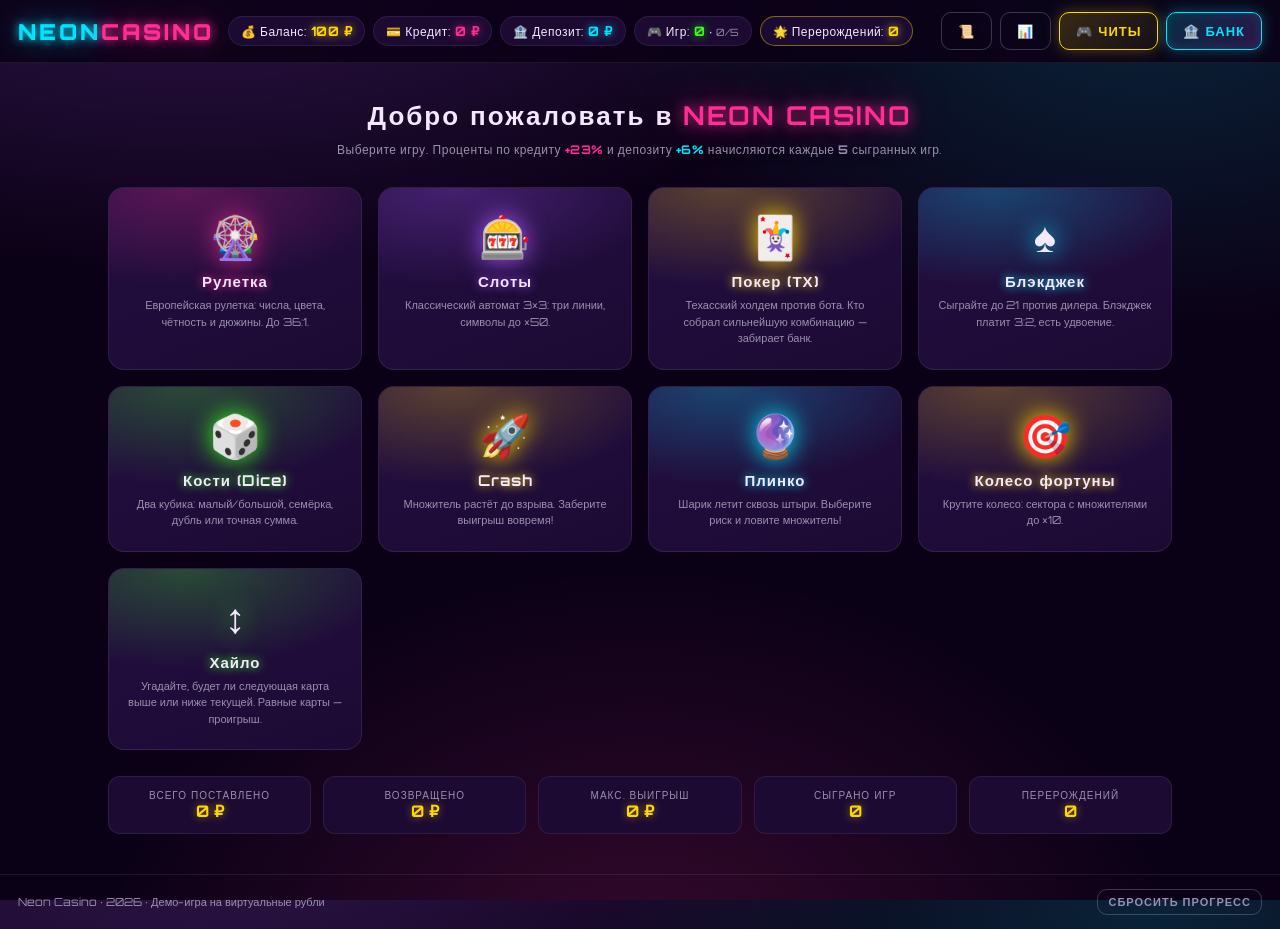
==== casino.html @ 6241aedd "Neon Casino: 9 игр, банк, перерождения, удача" ====
<!DOCTYPE html>
<html lang="ru">
<head>
<meta charset="UTF-8">
<meta name="viewport" content="width=device-width, initial-scale=1.0, viewport-fit=cover, user-scalable=no">
<title>NEON CASINO</title>
<meta name="apple-mobile-web-app-capable" content="yes">
<meta name="mobile-web-app-capable" content="yes">
<meta name="apple-mobile-web-app-status-bar-style" content="black-translucent">
<meta name="apple-mobile-web-app-title" content="NEON CASINO">
<meta name="theme-color" content="#0b0116">
<link rel="icon" href="data:image/svg+xml,%3Csvg xmlns='http://www.w3.org/2000/svg' viewBox='0 0 64 64'%3E%3Ccircle cx='32' cy='32' r='30' fill='%231b1030' stroke='%23ffd700' stroke-width='4'/%3E%3Ctext x='32' y='42' font-size='28' text-anchor='middle' fill='%23ffd700'%3E%E2%82%BD%3C/text%3E%3C/svg%3E">
<link rel="preconnect" href="https://fonts.googleapis.com">
<link rel="preconnect" href="https://fonts.gstatic.com" crossorigin>
<link href="https://fonts.googleapis.com/css2?family=Orbitron:wght@500;700;900&display=swap" rel="stylesheet">
<style>
:root {
  --bg: #0b0116;
  --bg2: #150327;
  --panel: #1c0a33;
  --panel2: #240f42;
  --pink: #ff2d95;
  --cyan: #00e5ff;
  --purple: #a855f7;
  --green: #39ff14;
  --gold: #ffd700;
  --red: #ff3860;
  --text: #f4e8ff;
  --dim: #9a8fae;
  --border: rgba(255, 255, 255, 0.08);
}

* { margin: 0; padding: 0; box-sizing: border-box; }

html { -webkit-text-size-adjust: 100%; }
* { -webkit-tap-highlight-color: transparent; }
body { overflow-x: hidden; }

.btn, .game-card, .rt-cell, .rt-zero, .chip-btn, .risk-btn, .dice-opt, .slot-cell {
  touch-action: manipulation;
  -webkit-user-select: none;
  user-select: none;
}

html, body { height: 100%; }

body {
  font-family: 'Orbitron', 'Segoe UI', Arial, sans-serif;
  background:
    radial-gradient(1200px 600px at 15% -10%, rgba(168, 85, 247, 0.25), transparent 60%),
    radial-gradient(1000px 600px at 90% 0%, rgba(0, 229, 255, 0.15), transparent 55%),
    radial-gradient(900px 700px at 50% 110%, rgba(255, 45, 149, 0.18), transparent 60%),
    var(--bg);
  color: var(--text);
  min-height: 100vh;
  min-height: 100dvh;
  overscroll-behavior-y: none;
  display: flex;
  flex-direction: column;
}

.hidden { display: none !important; }

/* ---------- Topbar ---------- */
.topbar {
  position: sticky;
  top: 0;
  z-index: 50;
  display: flex;
  align-items: center;
  flex-wrap: wrap;
  gap: 14px;
  padding: 12px 18px;
  background: rgba(11, 1, 22, 0.85);
  backdrop-filter: blur(10px);
  -webkit-backdrop-filter: blur(10px);
  border-bottom: 1px solid var(--border);
}

.logo {
  font-weight: 900;
  font-size: 22px;
  letter-spacing: 3px;
  color: var(--cyan);
  text-shadow: 0 0 10px var(--cyan), 0 0 30px rgba(0, 229, 255, 0.6);
  white-space: nowrap;
}
.logo span {
  color: var(--pink);
  text-shadow: 0 0 10px var(--pink), 0 0 30px rgba(255, 45, 149, 0.6);
}

.chips { display: flex; flex-wrap: wrap; gap: 8px; flex: 1; -webkit-overflow-scrolling: touch; }

.chip {
  padding: 6px 12px;
  border-radius: 20px;
  font-size: 12px;
  background: var(--panel);
  border: 1px solid var(--border);
  letter-spacing: 0.5px;
}
.chip b { font-weight: 700; font-size: 13px; }
.chip small { color: var(--dim); }
.chip-balance b { color: var(--gold); text-shadow: 0 0 8px rgba(255, 215, 0, 0.7); }
.chip-credit b { color: var(--pink); text-shadow: 0 0 8px rgba(255, 45, 149, 0.7); }
.chip-deposit b { color: var(--cyan); text-shadow: 0 0 8px rgba(0, 229, 255, 0.7); }
.chip-games b { color: var(--green); text-shadow: 0 0 8px rgba(57, 255, 20, 0.7); }
.chip-rebirth b { color: var(--gold); text-shadow: 0 0 8px rgba(255, 215, 0, 0.8); }
.chip-rebirth { border-color: rgba(255, 215, 0, 0.45); }

.top-actions { display: flex; gap: 8px; }

/* ---------- Buttons ---------- */
.btn {
  font-family: inherit;
  font-size: 13px;
  font-weight: 700;
  letter-spacing: 1px;
  padding: 10px 16px;
  border-radius: 10px;
  cursor: pointer;
  border: 1px solid var(--border);
  background: var(--panel2);
  color: var(--text);
  transition: transform 0.08s, box-shadow 0.15s, background 0.15s;
  text-transform: uppercase;
}
.btn:hover { transform: translateY(-1px); }
.btn:active { transform: translateY(0); }
.btn:disabled { opacity: 0.45; cursor: not-allowed; transform: none; }

.btn.neon {
  background: linear-gradient(135deg, rgba(0, 229, 255, 0.18), rgba(168, 85, 247, 0.22));
  border-color: var(--cyan);
  color: var(--cyan);
  box-shadow: 0 0 14px rgba(0, 229, 255, 0.35), inset 0 0 12px rgba(0, 229, 255, 0.12);
}
.btn.pink {
  background: linear-gradient(135deg, rgba(255, 45, 149, 0.2), rgba(255, 45, 149, 0.08));
  border-color: var(--pink);
  color: var(--pink);
  box-shadow: 0 0 14px rgba(255, 45, 149, 0.3), inset 0 0 12px rgba(255, 45, 149, 0.1);
}
.btn.gold {
  background: linear-gradient(135deg, rgba(255, 215, 0, 0.18), rgba(255, 215, 0, 0.05));
  border-color: var(--gold);
  color: var(--gold);
  box-shadow: 0 0 14px rgba(255, 215, 0, 0.3);
}
.btn.ghost { background: transparent; border-color: rgba(255, 255, 255, 0.2); color: var(--dim); }
.btn.ghost:hover { color: var(--text); border-color: var(--dim); }
.btn.block { display: block; width: 100%; margin-top: 8px; }
.btn.small { padding: 5px 10px; font-size: 11px; }

/* ---------- Main / menu ---------- */
main { flex: 1; padding: 24px 18px 40px; max-width: 1100px; width: 100%; margin: 0 auto; }

.menu-hero { text-align: center; margin: 12px 0 30px; }
.menu-hero h2 { font-size: 26px; letter-spacing: 2px; color: var(--text); }
.menu-hero h2 span {
  color: var(--pink);
  text-shadow: 0 0 14px rgba(255, 45, 149, 0.8), 0 0 40px rgba(255, 45, 149, 0.5);
}
.menu-hero p { margin-top: 10px; color: var(--dim); font-size: 12px; letter-spacing: 0.5px; }
.txt-pink { color: var(--pink); }
.txt-cyan { color: var(--cyan); }

.game-grid {
  display: grid;
  grid-template-columns: repeat(auto-fill, minmax(230px, 1fr));
  gap: 16px;
}

.game-card {
  position: relative;
  background: linear-gradient(160deg, var(--panel2), var(--panel));
  border: 1px solid var(--border);
  border-radius: 16px;
  padding: 22px 18px;
  cursor: pointer;
  overflow: hidden;
  transition: transform 0.12s, box-shadow 0.2s;
}
.game-card::before {
  content: '';
  position: absolute;
  inset: 0;
  background: radial-gradient(300px 140px at 30% 0%, var(--gc), transparent 70%);
  opacity: 0.25;
  transition: opacity 0.2s;
}
.game-card:hover { transform: translateY(-4px); box-shadow: 0 0 24px var(--gc); }
.game-card:hover::before { opacity: 0.5; }

.game-icon {
  font-size: 42px;
  filter: drop-shadow(0 0 12px var(--gc));
  text-align: center;
  margin-bottom: 10px;
}
.game-name {
  text-align: center;
  font-weight: 700;
  font-size: 15px;
  letter-spacing: 1px;
  color: var(--text);
  text-shadow: 0 0 10px var(--gc);
}
.game-desc { text-align: center; color: var(--dim); font-size: 11px; margin-top: 6px; line-height: 1.5; }

.stats {
  margin-top: 26px;
  display: grid;
  grid-template-columns: repeat(auto-fit, minmax(150px, 1fr));
  gap: 12px;
}
.stat {
  background: var(--panel);
  border: 1px solid var(--border);
  border-radius: 12px;
  padding: 12px;
  text-align: center;
}
.stat span { display: block; font-size: 10px; color: var(--dim); letter-spacing: 1px; text-transform: uppercase; }
.stat b { font-size: 16px; color: var(--gold); text-shadow: 0 0 8px rgba(255, 215, 0, 0.5); }

/* ---------- Game view ---------- */
.game-title {
  text-align: center;
  font-size: 22px;
  letter-spacing: 2px;
  margin-bottom: 18px;
  color: var(--cyan);
  text-shadow: 0 0 12px rgba(0, 229, 255, 0.7);
}

.block-banner {
  background: linear-gradient(135deg, rgba(255, 56, 96, 0.25), rgba(255, 45, 149, 0.15));
  border: 1px solid var(--red);
  color: var(--red);
  text-shadow: 0 0 8px rgba(255, 56, 96, 0.6);
  padding: 12px 16px;
  border-radius: 12px;
  margin-bottom: 16px;
  text-align: center;
  font-size: 13px;
}

.game-box {
  background: rgba(28, 10, 51, 0.5);
  border: 1px solid var(--border);
  border-radius: 18px;
  padding: 18px;
  box-shadow: 0 0 40px rgba(168, 85, 247, 0.12), inset 0 0 60px rgba(168, 85, 247, 0.05);
}

/* ---------- Bet bar ---------- */
.betbar {
  display: flex;
  align-items: center;
  flex-wrap: wrap;
  gap: 10px;
  margin-bottom: 14px;
  padding: 12px;
  background: var(--panel);
  border: 1px solid var(--border);
  border-radius: 12px;
}
.betbar .bet-label { font-size: 11px; color: var(--dim); letter-spacing: 1px; }
.bet-input {
  font-family: inherit;
  width: 110px;
  padding: 8px 10px;
  border-radius: 8px;
  border: 1px solid var(--cyan);
  background: var(--bg2);
  color: var(--cyan);
  font-size: 14px;
  font-weight: 700;
  outline: none;
  box-shadow: 0 0 10px rgba(0, 229, 255, 0.2);
}
.betbar .btn-half, .betbar .btn-x2 { padding: 8px 12px; }

.result-line {
  margin-top: 14px;
  text-align: center;
  font-size: 15px;
  font-weight: 700;
  letter-spacing: 1px;
  min-height: 22px;
  color: var(--dim);
}
.result-line.win { color: var(--green); text-shadow: 0 0 10px rgba(57, 255, 20, 0.8); }
.result-line.lose { color: var(--red); text-shadow: 0 0 10px rgba(255, 56, 96, 0.8); }
.result-line.info { color: var(--gold); text-shadow: 0 0 10px rgba(255, 215, 0, 0.7); }

.actions { display: flex; gap: 10px; flex-wrap: wrap; justify-content: center; }

/* ---------- Toasts ---------- */
.toast {
  position: fixed;
  top: 70px;
  right: 18px;
  z-index: 200;
  max-width: 320px;
  padding: 12px 16px;
  border-radius: 12px;
  background: var(--panel2);
  border: 1px solid var(--cyan);
  color: var(--text);
  font-size: 13px;
  box-shadow: 0 0 20px rgba(0, 229, 255, 0.35);
  opacity: 0;
  transform: translateX(30px);
  transition: opacity 0.3s, transform 0.3s;
}
.toast.show { opacity: 1; transform: translateX(0); }
.toast.ok { border-color: var(--green); box-shadow: 0 0 20px rgba(57, 255, 20, 0.4); }
.toast.warn { border-color: var(--red); box-shadow: 0 0 20px rgba(255, 56, 96, 0.4); }
.toast.interest {
  border-color: var(--gold);
  box-shadow: 0 0 26px rgba(255, 215, 0, 0.5);
  color: var(--gold);
  font-weight: 700;
}

/* ---------- Modal ---------- */
.modal-overlay {
  position: fixed;
  inset: 0;
  z-index: 100;
  background: rgba(5, 0, 12, 0.75);
  backdrop-filter: blur(4px);
  -webkit-backdrop-filter: blur(4px);
  display: flex;
  align-items: center;
  justify-content: center;
  padding: 16px;
}
.modal {
  width: 100%;
  max-width: 760px;
  background: linear-gradient(160deg, var(--panel2), var(--panel));
  border: 1px solid var(--purple);
  border-radius: 18px;
  padding: 20px;
  box-shadow: 0 0 40px rgba(168, 85, 247, 0.4);
}
.modal-head { display: flex; justify-content: space-between; align-items: center; margin-bottom: 16px; }
.modal-head h3 { color: var(--purple); text-shadow: 0 0 10px rgba(168, 85, 247, 0.7); letter-spacing: 1px; }

.bank-grid { display: grid; grid-template-columns: 1fr 1fr; gap: 14px; }
@media (max-width: 640px) { .bank-grid { grid-template-columns: 1fr; } }

.bank-panel {
  border: 1px solid var(--border);
  border-radius: 14px;
  padding: 16px;
  background: rgba(11, 1, 22, 0.5);
}
.panel-credit { border-color: rgba(255, 45, 149, 0.4); }
.panel-deposit { border-color: rgba(0, 229, 255, 0.4); }
.bank-panel h4 { font-size: 14px; letter-spacing: 1px; margin-bottom: 12px; }
.panel-credit h4 { color: var(--pink); text-shadow: 0 0 8px rgba(255, 45, 149, 0.6); }
.panel-deposit h4 { color: var(--cyan); text-shadow: 0 0 8px rgba(0, 229, 255, 0.6); }
.rate { font-size: 10px; color: var(--dim); }

.bank-row { display: flex; gap: 8px; margin-top: 10px; }
.bank-row input {
  flex: 1;
  font-family: inherit;
  padding: 9px 10px;
  border-radius: 8px;
  border: 1px solid var(--dim);
  background: var(--bg2);
  color: var(--text);
  font-size: 13px;
  outline: none;
  min-width: 0;
}
.bank-row input:focus { border-color: var(--cyan); box-shadow: 0 0 10px rgba(0, 229, 255, 0.3); }

.bank-info { font-size: 12px; color: var(--dim); margin-top: 10px; }
.bank-info b { color: var(--text); font-size: 14px; }
.panel-credit .bank-info b { color: var(--pink); }
.panel-deposit .bank-info b { color: var(--cyan); }

.bank-note {
  margin-top: 14px;
  font-size: 11px;
  color: var(--dim);
  line-height: 1.5;
  padding: 10px 12px;
  border-left: 3px solid var(--red);
  background: rgba(255, 56, 96, 0.06);
  border-radius: 0 8px 8px 0;
}

.rebirth-panel {
  margin-top: 14px;
  border: 1px solid rgba(255, 215, 0, 0.4);
  border-radius: 14px;
  padding: 16px;
  background: linear-gradient(160deg, rgba(255, 215, 0, 0.08), rgba(11, 1, 22, 0.4));
}
.rebirth-panel h4 { font-size: 14px; letter-spacing: 1px; color: var(--gold); text-shadow: 0 0 8px rgba(255, 215, 0, 0.6); }
.rebirth-panel .bank-info b { color: var(--gold); }
.rebirth-desc { font-size: 11px; color: var(--dim); line-height: 1.55; margin: 8px 0 12px; }

/* ---------- Cheats ---------- */
.modal-cheat { border-color: var(--gold); box-shadow: 0 0 40px rgba(255, 215, 0, 0.35); }
.modal-cheat .modal-head h3 { color: var(--gold); text-shadow: 0 0 10px rgba(255, 215, 0, 0.7); }
.cheat-row { display: flex; gap: 8px; margin-top: 10px; flex-wrap: wrap; }
.cheat-row input {
  flex: 1;
  min-width: 140px;
  font-family: inherit;
  padding: 9px 10px;
  border-radius: 8px;
  border: 1px solid var(--gold);
  background: var(--bg2);
  color: var(--text);
  font-size: 13px;
  outline: none;
}
.cheat-row input:focus { box-shadow: 0 0 10px rgba(255, 215, 0, 0.4); }

/* ---------- Autoplay ---------- */
.autoplay { display: flex; align-items: center; gap: 8px; }
.ap-label { font-size: 10px; color: var(--dim); letter-spacing: 2px; }
.ap-input {
  font-family: inherit;
  width: 64px;
  padding: 8px 8px;
  border-radius: 8px;
  border: 1px solid var(--purple);
  background: var(--bg2);
  color: var(--purple);
  font-weight: 700;
  text-align: center;
  outline: none;
}
.ap-toggle { border-color: var(--purple); color: var(--purple); }
.ap-toggle.ap-active { background: var(--pink); color: #fff; border-color: var(--pink); box-shadow: 0 0 14px rgba(255, 45, 149, 0.7); }

/* ---------- History / Stats modals ---------- */
.modal-wide { max-width: 640px; }
.log-list { max-height: 380px; overflow-y: auto; padding-right: 4px; -webkit-overflow-scrolling: touch; }
.log-empty { color: var(--dim); font-size: 13px; text-align: center; padding: 20px 0; }
.log-row {
  display: flex;
  gap: 10px;
  padding: 8px 10px;
  border-radius: 8px;
  border-left: 3px solid var(--dim);
  background: rgba(11, 1, 22, 0.5);
  margin-bottom: 6px;
  font-size: 12px;
  font-family: 'Segoe UI', Arial, sans-serif;
}
.log-time { color: var(--dim); white-space: nowrap; font-family: 'Orbitron', monospace; font-size: 11px; padding-top: 1px; }
.log-text { color: var(--text); line-height: 1.45; }
.log-bank { border-color: var(--cyan); }
.log-interest { border-color: var(--gold); }
.log-cheat { border-color: var(--purple); }
.log-game { border-color: var(--green); }

.stats-scroll { overflow-x: auto; -webkit-overflow-scrolling: touch; }
.stats-table { width: 100%; border-collapse: collapse; font-size: 12px; }
.stats-table th {
  color: var(--dim);
  text-transform: uppercase;
  letter-spacing: 1px;
  font-size: 10px;
  padding: 8px 10px;
  text-align: left;
  border-bottom: 1px solid var(--border);
}
.stats-table td {
  padding: 8px 10px;
  border-bottom: 1px solid var(--border);
  color: var(--text);
  font-family: 'Segoe UI', Arial, sans-serif;
}
.stats-table tr:hover td { background: rgba(168, 85, 247, 0.08); }
.stats-table td:first-child { color: var(--cyan); font-family: 'Orbitron', sans-serif; font-size: 11px; }

/* ---------- Slot paytable ---------- */
.slot-paytable {
  max-width: 340px;
  margin: 14px auto 0;
  background: var(--panel);
  border: 1px solid var(--border);
  border-radius: 12px;
  padding: 12px 14px;
}
.pt-title { font-size: 11px; letter-spacing: 2px; color: var(--pink); text-shadow: 0 0 8px rgba(255, 45, 149, 0.5); margin-bottom: 8px; text-align: center; }
.pt-row {
  display: flex;
  align-items: center;
  gap: 8px;
  padding: 4px 0;
  font-size: 12px;
  color: var(--text);
  font-family: 'Segoe UI', Arial, sans-serif;
  border-bottom: 1px dashed rgba(255, 255, 255, 0.06);
}
.pt-sym { font-size: 20px; width: 26px; text-align: center; }
.pt-combo { flex: 1; color: var(--dim); }
.pt-pay { color: var(--gold); font-weight: 700; }
.pt-note { margin-top: 8px; font-size: 10px; color: var(--dim); line-height: 1.5; font-family: 'Segoe UI', Arial, sans-serif; }

/* ---------- Hi-Lo ---------- */
.hilo-screen { text-align: center; }
.hilo-table {
  background: radial-gradient(600px 260px at 50% 50%, rgba(57, 255, 20, 0.08), transparent), #0d1b2d;
  border: 2px solid rgba(57, 255, 20, 0.35);
  border-radius: 20px;
  padding: 22px;
  margin: 10px 0 16px;
  box-shadow: 0 0 30px rgba(57, 255, 20, 0.12);
}
.hilo-current-label { font-size: 11px; letter-spacing: 2px; color: var(--green); text-transform: uppercase; margin-bottom: 10px; }
.hilo-card { display: inline-block; }
.hilo-pays { display: flex; justify-content: center; gap: 14px; margin-top: 14px; }
.hilo-pay {
  flex: 0 1 170px;
  padding: 8px 12px;
  border-radius: 10px;
  background: rgba(11, 1, 22, 0.5);
  border: 1px solid var(--border);
}
.hilo-pay.up { border-color: rgba(57, 255, 20, 0.4); }
.hilo-pay.down { border-color: rgba(255, 45, 149, 0.4); }
.hilo-pay .hp-dir { font-size: 11px; letter-spacing: 1px; }
.hilo-pay.up .hp-dir { color: var(--green); }
.hilo-pay.down .hp-dir { color: var(--pink); }
.hilo-pay .hp-val { font-size: 18px; font-weight: 900; margin-top: 4px; }
.hilo-pay.up .hp-val { color: var(--green); text-shadow: 0 0 10px rgba(57, 255, 20, 0.7); }
.hilo-pay.down .hp-val { color: var(--pink); text-shadow: 0 0 10px rgba(255, 45, 149, 0.7); }
.hilo-next { display: flex; align-items: center; justify-content: center; gap: 10px; margin: 10px 0; }
.hilo-next-label { color: var(--dim); font-size: 11px; letter-spacing: 2px; }
.hilo-actions { display: flex; gap: 10px; justify-content: center; margin-top: 8px; }

/* ---------- Playing cards ---------- */
.pcard {
  display: inline-flex;
  flex-direction: column;
  align-items: center;
  justify-content: center;
  width: 56px;
  height: 78px;
  border-radius: 8px;
  background: linear-gradient(160deg, #fff, #e8e2f5);
  color: #1b1030;
  font-size: 13px;
  font-weight: 700;
  margin: 0 4px;
  box-shadow: 0 0 12px rgba(255, 255, 255, 0.25), inset 0 0 8px rgba(0, 0, 0, 0.06);
  position: relative;
}
.pcard.red { color: #e11d48; }
.pcard .prank { font-size: 15px; }
.pcard .psuit { font-size: 20px; line-height: 1; }
.pcard.back {
  background: repeating-linear-gradient(45deg, var(--purple), var(--purple) 6px, #7a2fd0 6px, #7a2fd0 12px);
  box-shadow: 0 0 12px rgba(168, 85, 247, 0.6);
}
.pcard.small { width: 42px; height: 60px; font-size: 11px; }
.pcard.small .prank { font-size: 12px; }
.pcard.small .psuit { font-size: 15px; }

.card-row { display: flex; flex-wrap: wrap; justify-content: center; gap: 4px; margin-top: 6px; }

/* ---------- Roulette ---------- */
.roulette-wrap { display: flex; flex-wrap: wrap; gap: 16px; justify-content: center; align-items: flex-start; }

.roulette-table { user-select: none; width: 100%; max-width: 580px; }
.rt-zero {
  width: 46px;
  height: 46px;
  background: var(--green);
  color: #002200;
  font-weight: 900;
  display: flex;
  align-items: center;
  justify-content: center;
  border-radius: 8px;
  margin: 0 auto 4px;
  box-shadow: 0 0 14px rgba(57, 255, 20, 0.6);
  cursor: pointer;
  position: relative;
  font-size: 16px;
}
.rt-grid { display: grid; grid-template-columns: repeat(12, 1fr); gap: 3px; width: 100%; }
.rt-grid .rt-cell {
  width: 100%;
  aspect-ratio: 1;
  border-radius: 8px;
  display: flex;
  align-items: center;
  justify-content: center;
  font-weight: 700;
  cursor: pointer;
  position: relative;
  font-size: 13px;
}
.rt-cell.red { background: linear-gradient(160deg, #d81b45, #a3112f); color: #fff; box-shadow: 0 0 10px rgba(216, 27, 69, 0.4); }
.rt-cell.black { background: linear-gradient(160deg, #241a3d, #140c26); color: #fff; border: 1px solid rgba(255,255,255,0.15); }
.rt-cell:hover { filter: brightness(1.25); }

.rt-outside {
  display: grid;
  grid-template-columns: repeat(6, 1fr);
  gap: 4px;
  margin-top: 4px;
}
.rt-cell { position: relative; }
.rt-outside .rt-cell { height: 40px; font-size: 11px; letter-spacing: 1px; }
.rt-outside .rt-cell.red { background: linear-gradient(160deg, #d81b45, #a3112f); }
.rt-outside .rt-cell.black { background: linear-gradient(160deg, #241a3d, #140c26); border: 1px solid rgba(255,255,255,0.15); }
.rt-outside .rt-cell.even { background: linear-gradient(160deg, #1d4ed8, #14339a); color: #fff; }
.rt-outside .rt-cell.odd { background: linear-gradient(160deg, #14532d, #0c3a1d); color: #fff; }

.rt-betchip {
  position: absolute;
  inset: 2px;
  border-radius: 50%;
  background: radial-gradient(circle, var(--gold) 0%, #b8860b 60%, #8b6508 100%);
  color: #1b1030;
  font-size: 10px;
  font-weight: 900;
  display: flex;
  align-items: center;
  justify-content: center;
  box-shadow: 0 0 12px rgba(255, 215, 0, 0.9), inset 0 0 6px rgba(0, 0, 0, 0.4);
  pointer-events: none;
  z-index: 2;
}

.roulette-side { display: flex; flex-direction: column; align-items: center; gap: 12px; }
.roulette-wheel {
  width: 300px;
  height: 300px;
  border-radius: 50%;
  border: 6px solid var(--gold);
  box-shadow: 0 0 30px rgba(255, 215, 0, 0.4), inset 0 0 30px rgba(255, 215, 0, 0.2);
  background: #1b1030;
  display: block;
}

.roulette-side .result-line { font-size: 18px; }

.roulette-chips { display: flex; gap: 6px; flex-wrap: wrap; justify-content: center; margin-bottom: 10px; }
.chip-btn {
  width: 40px;
  height: 40px;
  border-radius: 50%;
  border: 2px solid var(--gold);
  background: radial-gradient(circle, #ffe08a, #b8860b);
  color: #1b1030;
  font-weight: 900;
  font-family: inherit;
  cursor: pointer;
  box-shadow: 0 0 8px rgba(255, 215, 0, 0.4);
}
.chip-btn.active { box-shadow: 0 0 16px rgba(255, 215, 0, 0.95), 0 0 0 3px #fff; transform: scale(1.1); }
.chip-btn.dim { opacity: 0.4; }
.chip-remove {
  background: radial-gradient(circle, #ffffff, #9a8fae);
  border-color: #fff;
  font-size: 22px;
  line-height: 1;
}

/* ---------- Slots ---------- */
.slot-grid {
  display: grid;
  grid-template-columns: repeat(3, 88px);
  grid-template-rows: repeat(3, 88px);
  gap: 8px;
  justify-content: center;
  margin: 10px auto 16px;
  padding: 12px;
  background: linear-gradient(160deg, #2a1145, #170a2c);
  border-radius: 16px;
  border: 2px solid var(--pink);
  box-shadow: 0 0 26px rgba(255, 45, 149, 0.35), inset 0 0 20px rgba(255, 45, 149, 0.15);
}
.slot-cell {
  display: flex;
  align-items: center;
  justify-content: center;
  font-size: 44px;
  background: var(--bg2);
  border-radius: 10px;
  border: 1px solid rgba(255, 255, 255, 0.1);
  box-shadow: inset 0 0 14px rgba(0, 0, 0, 0.5);
}
.slot-cell.spin { color: var(--cyan); text-shadow: 0 0 16px rgba(0, 229, 255, 0.9); }

/* ---------- Blackjack / Poker ---------- */
.bj-table, .poker-table {
  background:
    radial-gradient(600px 200px at 50% 0%, rgba(0, 229, 255, 0.12), transparent),
    radial-gradient(600px 260px at 50% 100%, rgba(168, 85, 247, 0.15), transparent),
    #0d2b1f;
  border: 2px solid rgba(57, 255, 20, 0.35);
  border-radius: 20px;
  padding: 20px 16px;
  box-shadow: 0 0 30px rgba(57, 255, 20, 0.12);
}
.bj-row { margin: 14px 0; text-align: center; }
.bj-label, .plabel {
  font-size: 11px;
  letter-spacing: 2px;
  text-transform: uppercase;
  color: var(--green);
  text-shadow: 0 0 8px rgba(57, 255, 20, 0.5);
  margin-bottom: 6px;
}
.bj-total { color: var(--gold); font-size: 14px; font-weight: 700; margin-top: 6px; text-shadow: 0 0 8px rgba(255, 215, 0, 0.5); }
.bj-total.bust { color: var(--red); text-shadow: 0 0 8px rgba(255, 56, 96, 0.8); }

.poker-table { background: radial-gradient(600px 300px at 50% 50%, rgba(0, 229, 255, 0.08), transparent), #0d1b2d; }
.poker-community { min-height: 86px; display: flex; align-items: center; justify-content: center; margin-bottom: 10px; }
.poker-community .pcard { width: 48px; height: 68px; }
.poker-bot, .poker-player { text-align: center; margin: 12px 0; }
.poker-info { text-align: center; color: var(--dim); font-size: 12px; margin: 8px 0; }
.poker-info b { color: var(--gold); }

/* ---------- Dice ---------- */
.dice-screen { text-align: center; }
.dice-dice { display: flex; justify-content: center; gap: 18px; margin: 14px 0; }
.die {
  width: 84px;
  height: 84px;
  background: linear-gradient(160deg, #fff, #e4dcf7);
  border-radius: 14px;
  display: grid;
  grid-template-columns: repeat(3, 1fr);
  grid-template-rows: repeat(3, 1fr);
  padding: 10px;
  box-shadow: 0 0 20px rgba(255, 255, 255, 0.3);
  transition: transform 0.1s;
}
.die .pip { margin: 4px; border-radius: 50%; background: #1b1030; }
.die .pip.show { visibility: visible; }
.die .pip { visibility: hidden; }
.die.rolling { animation: diceShake 0.12s infinite; }
@keyframes diceShake {
  0% { transform: translate(0,0) rotate(0deg); }
  25% { transform: translate(-3px,2px) rotate(-8deg); }
  50% { transform: translate(3px,-2px) rotate(8deg); }
  75% { transform: translate(-2px,-3px) rotate(-5deg); }
  100% { transform: translate(2px,3px) rotate(5deg); }
}
.dice-options { display: grid; grid-template-columns: repeat(auto-fit, minmax(150px, 1fr)); gap: 10px; margin: 14px 0; }
.dice-opt {
  background: var(--panel);
  border: 1px solid var(--border);
  border-radius: 12px;
  padding: 12px;
  text-align: center;
}
.dice-opt .do-name { font-size: 13px; font-weight: 700; color: var(--cyan); }
.dice-opt .do-pay { font-size: 11px; color: var(--dim); margin: 4px 0 8px; }
.dice-opt .do-pay b { color: var(--gold); }
.dice-opt .do-bet { font-family: inherit; width: 90px; padding: 7px; border-radius: 8px; border: 1px solid var(--cyan); background: var(--bg2); color: var(--cyan); font-weight: 700; text-align: center; }

/* ---------- Crash ---------- */
.crash-screen { text-align: center; }
.crash-display { font-size: 64px; font-weight: 900; margin: 16px 0; }
.crash-display.play { color: var(--green); text-shadow: 0 0 24px rgba(57, 255, 20, 0.8); }
.crash-display.crash { color: var(--red); text-shadow: 0 0 24px rgba(255, 56, 96, 0.9); animation: crashGlow 0.5s infinite alternate; }
.crash-display.cashout { color: var(--gold); text-shadow: 0 0 24px rgba(255, 215, 0, 0.9); }
@keyframes crashGlow { from { transform: scale(1); } to { transform: scale(1.03); } }
.crash-bar {
  height: 14px;
  border-radius: 8px;
  background: var(--panel);
  border: 1px solid var(--border);
  overflow: hidden;
  margin: 10px auto 16px;
  max-width: 460px;
}
.crash-bar .fill { height: 100%; width: 0%; background: linear-gradient(90deg, var(--green), var(--gold)); box-shadow: 0 0 14px rgba(57, 255, 20, 0.7); transition: width 0.04s linear; }

/* ---------- Plinko ---------- */
.plinko-wrap { text-align: center; }
.plinko-canvas { background: radial-gradient(500px 300px at 50% 0%, rgba(168, 85, 247, 0.15), transparent), var(--bg2); border: 1px solid var(--purple); border-radius: 14px; box-shadow: 0 0 26px rgba(168, 85, 247, 0.25); max-width: 100%; height: auto; }
.risk-select { display: flex; gap: 8px; justify-content: center; margin: 12px 0; }
.risk-btn { padding: 8px 16px; }
.risk-btn.active { background: var(--purple); color: #fff; box-shadow: 0 0 14px rgba(168, 85, 247, 0.7); }

/* ---------- Wheel ---------- */
.wheel-wrap { text-align: center; }
.wheel-canvas { margin: 0 auto; max-width: 100%; height: auto; }

/* ---------- Footer ---------- */
.foot {
  display: flex;
  justify-content: space-between;
  align-items: center;
  flex-wrap: wrap;
  gap: 10px;
  padding: 14px 18px;
  padding-bottom: calc(14px + env(safe-area-inset-bottom, 0px));
  border-top: 1px solid var(--border);
  color: var(--dim);
  font-size: 11px;
}

/* ---------- Responsive ---------- */
@media (max-width: 640px) {
  main { padding: 14px 10px 28px; }
  .game-box { padding: 10px; border-radius: 14px; }
  .game-title { font-size: 18px; }

  .topbar { padding: 8px 10px; padding-top: calc(8px + env(safe-area-inset-top, 0px)); gap: 8px; }
  .logo { font-size: 17px; letter-spacing: 2px; }
  .chips { order: 3; flex-basis: 100%; flex-wrap: nowrap; overflow-x: auto; padding-bottom: 4px; }
  .chip { flex: 0 0 auto; font-size: 11px; padding: 5px 10px; }
  .top-actions { margin-left: auto; }

  .menu-hero h2 { font-size: 19px; letter-spacing: 1px; }
  .menu-hero p { font-size: 11px; }
  .game-grid { grid-template-columns: repeat(2, 1fr); gap: 10px; }
  .game-card { padding: 14px 10px; }
  .game-icon { font-size: 34px; }
  .game-name { font-size: 12px; }
  .game-desc { font-size: 10px; }

  .rt-zero { width: 40px; height: 40px; }
  .crash-display { font-size: 44px; }

  .bj-table, .poker-table { padding: 12px 8px; }
  .pcard { width: 46px; height: 64px; font-size: 11px; }
  .pcard .prank { font-size: 12px; }
  .pcard .psuit { font-size: 15px; }
  .pcard.small { width: 38px; height: 54px; font-size: 10px; }
  .pcard.small .prank { font-size: 11px; }
  .pcard.small .psuit { font-size: 13px; }
  .poker-community .pcard { width: 40px; height: 58px; }

  .roulette-side { width: 100%; }
  .roulette-wheel { width: min(100%, 300px); height: auto; }
}

@media (max-width: 480px) {
  .btn { padding: 9px 12px; font-size: 11px; }
  .bet-input, .modal input, .modal select, .autoplay input { font-size: 16px; }
  .bet-input { width: 88px; }
  .slot-grid { grid-template-columns: repeat(3, 66px); grid-template-rows: repeat(3, 66px); gap: 6px; padding: 8px; }
  .slot-cell { font-size: 34px; }
  .dice-dice { gap: 12px; }
  .die { width: 68px; height: 68px; }
  .dice-options { grid-template-columns: repeat(2, 1fr); }
  .hilo-pays { flex-direction: column; align-items: center; }
  .hilo-pay { flex: 0 1 220px; width: 100%; max-width: 240px; }
  .crash-stats { flex-wrap: wrap; justify-content: center; }
  .poker-table .hand-row { flex-wrap: wrap; }
}
</style>
</head>
<body>

<header class="topbar">
  <div class="logo">NEON<span>CASINO</span></div>
  <div class="chips">
    <div class="chip chip-balance">💰 Баланс: <b id="hBalance">100 ₽</b></div>
    <div class="chip chip-credit">💳 Кредит: <b id="hCredit">0 ₽</b></div>
    <div class="chip chip-deposit">🏦 Депозит: <b id="hDeposit">0 ₽</b></div>
    <div class="chip chip-games">🎮 Игр: <b id="hGames">0</b> · <small id="hProgress">0/5</small></div>
    <div class="chip chip-rebirth">🌟 Перерождений: <b id="hRebirths">0</b></div>
  </div>
  <div class="top-actions">
    <button class="btn ghost" id="btnHistory" title="История операций">📜</button>
    <button class="btn ghost" id="btnStats" title="Статистика по играм">📊</button>
    <button class="btn gold" id="btnCheats">🎮 Читы</button>
    <button class="btn neon" id="btnBank">🏦 Банк</button>
    <button class="btn ghost hidden" id="btnHome">← На главную</button>
  </div>
</header>

<main>
  <section id="viewMenu">
    <div class="menu-hero">
      <h2>Добро пожаловать в <span>NEON&nbsp;CASINO</span></h2>
      <p>Выберите игру. Проценты по кредиту <b class="txt-pink">+23%</b> и депозиту <b class="txt-cyan">+6%</b> начисляются каждые <b>5</b> сыгранных игр.</p>
    </div>
    <div id="gameGrid" class="game-grid"></div>
    <div id="stats" class="stats"></div>
  </section>

  <section id="viewGame" class="hidden">
    <div id="blockBanner" class="block-banner hidden">⚠️ Игра заблокирована: остался долг по кредиту. Погасите кредит, чтобы продолжить.</div>
    <h2 id="gameTitle" class="game-title"></h2>
    <div id="gameBox" class="game-box"></div>
  </section>
</main>

<footer class="foot">
  <span>Neon Casino · 2026 · Демо-игра на виртуальные рубли</span>
  <button class="btn ghost small" id="btnReset">Сбросить прогресс</button>
</footer>

<div id="bankModal" class="modal-overlay hidden">
  <div class="modal">
    <div class="modal-head">
      <h3>🏦 Банк</h3>
      <button id="btnCloseBank" class="btn ghost">✕</button>
    </div>
    <div class="bank-grid">
      <div class="bank-panel panel-credit">
        <h4>💳 Кредит <span class="rate">+23% / 5 игр</span></h4>
        <div class="bank-info">Текущий долг: <b id="bankCredit">0 ₽</b></div>
        <div class="bank-row">
          <input id="creditAmount" type="number" min="1" step="1" placeholder="Сумма кредита">
          <button id="btnTakeCredit" class="btn neon">Взять кредит</button>
        </div>
        <div class="bank-row">
          <input id="repayAmount" type="number" min="1" step="1" placeholder="Сумма погашения">
          <button id="btnRepayPartial" class="btn pink">Погасить частично</button>
        </div>
        <button id="btnRepayFull" class="btn pink block">Погасить весь кредит</button>
      </div>
      <div class="bank-panel panel-deposit">
        <h4>🏦 Депозит <span class="rate">+6% / 5 игр</span></h4>
        <div class="bank-info">На депозите: <b id="bankDeposit">0 ₽</b></div>
        <div class="bank-row">
          <input id="depositInAmount" type="number" min="1" step="1" placeholder="Сумма внесения">
          <button id="btnDepositIn" class="btn neon">Внести</button>
        </div>
        <div class="bank-row">
          <input id="depositOutAmount" type="number" min="1" step="1" placeholder="Сумма снятия">
          <button id="btnDepositOut" class="btn pink">Снять</button>
        </div>
      </div>
    </div>
    <div class="bank-note">⚠️ При погашении кредита с недостатком средств списывается весь счёт, остаток долга сохраняется, а игра блокируется до полного погашения.</div>
    <div class="rebirth-panel">
      <h4>🌟 Перерождение <span class="rate">за 1 000 000 ₽</span></h4>
      <div class="bank-info">Текущий уровень: <b id="bankRebirths">0</b> · Шанс удачи: <b id="luckPct">0%</b></div>
      <p class="rebirth-desc">Каждое перерождение повышает удачу: чаще выпадают комбинации в слотах, лучше карты в блэкджеке и покере, выигрышные числа в рулетке, высокие множители в колесе, плинко и краше, а также подсказки удачи в костях и хайло. После перерождения начинается новая игра: баланс сбрасывается до 100 ₽, кредит и депозит обнуляются, статистика очищается — остаётся только повышенная удача.</p>
      <button id="btnRebirth" class="btn gold block">✨ Переродиться за 1 000 000 ₽</button>
    </div>
  </div>
</div>

<div id="cheatModal" class="modal-overlay hidden">
  <div class="modal modal-cheat">
    <div class="modal-head">
      <h3>🎮 Панель читов</h3>
      <button id="btnCloseCheats" class="btn ghost">✕</button>
    </div>
    <div class="cheat-row">
      <input id="cheatAmount" type="number" min="1" step="1" placeholder="Сумма">
      <button id="btnCheatAdd" class="btn gold">➕ Добавить денег</button>
    </div>
    <div class="cheat-row">
      <button id="btnCheatAdd1000" class="btn gold">+1000 ₽</button>
      <button id="btnCheatAdd10000" class="btn gold">+10000 ₽</button>
      <button id="btnCheatClearCredit" class="btn pink">Списать долг</button>
    </div>
  </div>
</div>

<div id="historyModal" class="modal-overlay hidden">
  <div class="modal modal-wide">
    <div class="modal-head">
      <h3>📜 История операций</h3>
      <button id="btnCloseHistory" class="btn ghost">✕</button>
    </div>
    <div id="historyList" class="log-list"></div>
  </div>
</div>

<div id="statsModal" class="modal-overlay hidden">
  <div class="modal modal-wide">
    <div class="modal-head">
      <h3>📊 Статистика по играм</h3>
      <button id="btnCloseStats" class="btn ghost">✕</button>
    </div>
    <div class="stats-scroll">
      <table class="stats-table">
        <thead>
          <tr><th>Игра</th><th>Сыграно</th><th>Побед</th><th>Поставлено</th><th>Возврат</th><th>RTP</th><th>Винрейт</th><th>Макс. выигрыш</th></tr>
        </thead>
        <tbody id="statsBody"></tbody>
      </table>
    </div>
  </div>
</div>

<script>
'use strict';

const Casino = (() => {
  const LS_KEY = 'neon_casino_v1';
  const START_BALANCE = 100;
  const MIN_BET = 1;
  const LOAN_RATE = 0.23;
  const DEPOSIT_RATE = 0.06;
  const INTEREST_EVERY = 5;
  const REBIRTH_COST = 1000000;
  const MAX_LUCK_BIAS = 0.6;
  const memStorage = {};

  const state = load();
  const games = {};

  /* ---------------- State / storage ---------------- */

  function storageGet(k) {
    try { if (typeof localStorage !== 'undefined') return localStorage.getItem(k); } catch (e) { /* ignore */ }
    return k in memStorage ? memStorage[k] : null;
  }

  function storageSet(k, v) {
    try { if (typeof localStorage !== 'undefined') { localStorage.setItem(k, v); return; } } catch (e) { /* ignore */ }
    memStorage[k] = v;
  }

  function storageRemove(k) {
    try { if (typeof localStorage !== 'undefined') { localStorage.removeItem(k); return; } } catch (e) { /* ignore */ }
    delete memStorage[k];
  }

  function defaultState() {
    return {
      balance: START_BALANCE,
      credit: 0,
      deposit: 0,
      gamesPlayed: 0,
      totalBet: 0,
      totalWin: 0,
      maxWin: 0,
      blocked: false,
      rebirths: 0,
      log: [],
      gameStats: {},
    };
  }

  let activeModule = null;
  let currentGame = null;

  function load() {
    try {
      const raw = storageGet(LS_KEY);
      if (raw) return Object.assign(defaultState(), JSON.parse(raw));
    } catch (e) { /* ignore */ }
    return defaultState();
  }

  function save() {
    storageSet(LS_KEY, JSON.stringify(state));
  }

  /* ---------------- Helpers ---------------- */

  const $ = (sel) => document.querySelector(sel);
  const el = (tag, cls, html) => {
    const n = document.createElement(tag);
    if (cls) n.className = cls;
    if (html !== undefined) n.innerHTML = html;
    return n;
  };
  const fmt = (n) => Math.round(n).toLocaleString('ru-RU') + ' ₽';

  function notify(msg, kind) {
    const t = el('div', 'toast' + (kind ? ' ' + kind : ''), msg);
    document.body.appendChild(t);
    setTimeout(() => t.classList.add('show'), 10);
    setTimeout(() => {
      t.classList.remove('show');
      setTimeout(() => t.remove(), 350);
    }, 3400);
  }

  function addLog(kind, text) {
    state.log.push({ t: Date.now(), kind, text });
    if (state.log.length > 300) state.log.splice(0, state.log.length - 300);
  }

  /* ---------------- UI ---------------- */

  function updateHeader() {
    $('#hBalance').textContent = fmt(state.balance);
    $('#hCredit').textContent = fmt(state.credit);
    $('#hDeposit').textContent = fmt(state.deposit);
    $('#hGames').textContent = state.gamesPlayed;
    $('#hProgress').textContent = (state.gamesPlayed % INTEREST_EVERY) + '/' + INTEREST_EVERY;
    $('#hRebirths').textContent = state.rebirths;
    $('#blockBanner').classList.toggle('hidden', !state.blocked);
  }

  function renderBank() {
    $('#bankCredit').textContent = fmt(state.credit);
    $('#bankDeposit').textContent = fmt(state.deposit);
    $('#bankRebirths').textContent = state.rebirths;
    $('#luckPct').textContent = Math.round(luckBias() * 100) + '%';
    const btn = $('#btnRebirth');
    if (btn) {
      btn.disabled = state.balance < REBIRTH_COST || state.rebirths >= 20;
      btn.textContent = state.rebirths >= 20 ? 'Максимум достигнут' : '✨ Переродиться за 1 000 000 ₽';
    }
  }

  function renderMenu() {
    const grid = $('#gameGrid');
    grid.innerHTML = '';
    Object.values(games).forEach((g) => {
      const card = el('div', 'game-card', `
        <div class="game-icon">${g.icon}</div>
        <div class="game-name">${g.name}</div>
        <div class="game-desc">${g.desc || ''}</div>
      `);
      card.style.setProperty('--gc', g.color);
      card.onclick = () => openGame(g.id);
      grid.appendChild(card);
    });

    const st = $('#stats');
    st.innerHTML = `
      <div class="stat"><span>Всего поставлено</span><b>${fmt(state.totalBet)}</b></div>
      <div class="stat"><span>Возвращено</span><b>${fmt(state.totalWin)}</b></div>
      <div class="stat"><span>Макс. выигрыш</span><b>${fmt(state.maxWin)}</b></div>
      <div class="stat"><span>Сыграно игр</span><b>${state.gamesPlayed}</b></div>
      <div class="stat"><span>Перерождений</span><b>${state.rebirths}</b></div>
    `;
  }

  function showMenu() {
    if (activeModule && activeModule.destroy) {
      try { activeModule.destroy(); } catch (e) { /* ignore */ }
    }
    activeModule = null;
    $('#viewGame').classList.add('hidden');
    $('#viewMenu').classList.remove('hidden');
    $('#btnHome').classList.add('hidden');
    renderMenu();
  }

  function openGame(id) {
    const g = games[id];
    if (!g) return;
    if (activeModule && activeModule.destroy) {
      try { activeModule.destroy(); } catch (e) { /* ignore */ }
    }
    currentGame = id;
    $('#viewMenu').classList.add('hidden');
    $('#viewGame').classList.remove('hidden');
    $('#btnHome').classList.remove('hidden');
    $('#gameTitle').textContent = g.icon + ' ' + g.name;
    const box = $('#gameBox');
    box.innerHTML = '';
    updateHeader();
    activeModule = g.mount(box);
  }

  /* ---------------- Banking ---------------- */

  function takeCredit(amount) {
    amount = Math.floor(Number(amount));
    if (!isFinite(amount) || amount < MIN_BET) return notify('Сумма не меньше ' + MIN_BET + ' ₽', 'warn');
    if (state.credit > 0) return notify('У вас уже есть активный кредит', 'warn');
    state.balance += amount;
    state.credit += amount;
    addLog('bank', 'Взят кредит: +' + fmt(amount));
    save(); updateHeader(); renderBank();
    notify('Кредит выдан: +' + fmt(amount), 'ok');
  }

  function repayCreditFull() {
    if (state.credit <= 0) return notify('Нет активного кредита', 'warn');
    const paid = Math.min(state.balance, state.credit);
    state.balance -= paid;
    state.credit -= paid;
    if (state.credit <= 0) {
      state.blocked = false;
      addLog('bank', 'Кредит полностью погашен: -' + fmt(paid));
      notify('Кредит полностью погашен', 'ok');
    } else {
      state.blocked = true;
      addLog('bank', 'Списано всё со счёта: -' + fmt(paid) + '. Остаток долга: ' + fmt(state.credit));
      notify('Списано всё со счёта. Остаток долга: ' + fmt(state.credit) + '. Игра заблокирована.', 'warn');
    }
    save(); updateHeader(); renderBank();
  }

  function repayCreditPartial(amount) {
    amount = Math.floor(Number(amount));
    if (!isFinite(amount) || amount < MIN_BET) return notify('Сумма не меньше ' + MIN_BET + ' ₽', 'warn');
    if (state.credit <= 0) return notify('Нет активного кредита', 'warn');
    if (amount > state.balance) return notify('Недостаточно средств на счёте', 'warn');
    const repay = Math.min(amount, state.credit);
    state.balance -= repay;
    state.credit -= repay;
    if (state.credit <= 0) {
      state.blocked = false;
      addLog('bank', 'Частичное погашение: -' + fmt(repay) + '. Долг погашен полностью');
      notify('Кредит полностью погашен', 'ok');
    } else {
      addLog('bank', 'Частичное погашение: -' + fmt(repay) + '. Остаток: ' + fmt(state.credit));
      notify('Погашено: ' + fmt(amount) + '. Остаток долга: ' + fmt(state.credit), 'ok');
    }
    save(); updateHeader(); renderBank();
  }

  function depositIn(amount) {
    amount = Math.floor(Number(amount));
    if (!isFinite(amount) || amount < MIN_BET) return notify('Сумма не меньше ' + MIN_BET + ' ₽', 'warn');
    if (amount > state.balance) return notify('Недостаточно средств на счёте', 'warn');
    state.balance -= amount;
    state.deposit += amount;
    addLog('bank', 'На депозит внесено: +' + fmt(amount));
    save(); updateHeader(); renderBank();
    notify('На депозит внесено: ' + fmt(amount), 'ok');
  }

  function depositOut(amount) {
    amount = Math.floor(Number(amount));
    if (!isFinite(amount) || amount < MIN_BET) return notify('Сумма не меньше ' + MIN_BET + ' ₽', 'warn');
    if (amount > state.deposit) return notify('Недостаточно средств на депозите', 'warn');
    state.deposit -= amount;
    state.balance += amount;
    addLog('bank', 'С депозита снято: +' + fmt(amount));
    save(); updateHeader(); renderBank();
    notify('С депозита снято: ' + fmt(amount), 'ok');
  }

  /* ---------------- Cheats ---------------- */

  function cheatAddMoney(amount) {
    amount = Math.floor(Number(amount));
    if (!isFinite(amount) || amount < 1) return notify('Введите сумму не меньше 1 ₽', 'warn');
    state.balance += amount;
    addLog('cheat', 'Чит: добавлено ' + fmt(amount));
    save(); updateHeader(); renderBank();
    notify('Чит: на счёт добавлено ' + fmt(amount), 'ok');
  }

  function cheatClearCredit() {
    if (state.credit <= 0) return notify('Долга нет', 'warn');
    state.credit = 0;
    state.blocked = false;
    addLog('cheat', 'Чит: долг по кредиту списан');
    save(); updateHeader(); renderBank();
    notify('Чит: долг по кредиту списан', 'ok');
  }

  /* ---------------- Luck / Rebirth ---------------- */

  // количество перерождений = уровень удачи
  function luck() {
    return state.rebirths || 0;
  }

  // шанс (0..1), с которым случайность "подкручивается" в пользу игрока
  function luckBias() {
    return Math.min(MAX_LUCK_BIAS, (state.rebirths || 0) * 0.05);
  }

  function doRebirth() {
    if (state.rebirths >= 20) return notify('Достигнут максимум перерождений (20)', 'warn');
    if (state.balance < REBIRTH_COST) return notify('Нужно ' + fmt(REBIRTH_COST) + ' для перерождения', 'warn');
    const r = state.rebirths + 1;
    state.balance = START_BALANCE;
    state.credit = 0;
    state.deposit = 0;
    state.gamesPlayed = 0;
    state.totalBet = 0;
    state.totalWin = 0;
    state.maxWin = 0;
    state.blocked = false;
    state.log = [];
    state.gameStats = {};
    state.rebirths = r;
    addLog('rebirth', '✨ Перерождение #' + r + '! Удача увеличена, начата новая игра.');
    save(); updateHeader(); renderBank(); renderMenu();
    notify('✨ Перерождение #' + r + '! Удача повышена, баланс сброшен до 100 ₽', 'ok');
  }

  /* ---------------- Interest / game stats ---------------- */

  function applyInterest() {
    let msg = 'Начислены проценты (каждые ' + INTEREST_EVERY + ' игр):';
    if (state.credit > 0) {
      const i = Math.round(state.credit * LOAN_RATE);
      state.credit += i;
      msg += ' долг +' + fmt(i) + ' (+23%).';
    }
    if (state.deposit > 0) {
      const i = Math.round(state.deposit * DEPOSIT_RATE);
      state.deposit += i;
      msg += ' депозит +' + fmt(i) + ' (+6%).';
    }
    if (state.credit > 0 || state.deposit > 0) {
      addLog('interest', msg);
      notify(msg, 'interest');
      save(); updateHeader(); renderBank();
    }
  }

  function registerGame(bet, payout) {
    state.gamesPlayed++;
    state.totalBet += bet;
    state.totalWin += payout;
    if (payout > state.maxWin) state.maxWin = payout;
    if (currentGame) {
      const s = state.gameStats[currentGame] || (state.gameStats[currentGame] = { played: 0, won: 0, bet: 0, win: 0, maxWin: 0 });
      s.played++;
      s.bet += bet;
      s.win += payout;
      if (payout > s.maxWin) s.maxWin = payout;
      if (payout > bet) s.won++;
      const name = games[currentGame] ? games[currentGame].name : currentGame;
      const profit = payout - bet;
      addLog('game', name + ': ставка ' + fmt(bet) + ', возврат ' + fmt(payout) + ' (' + (profit >= 0 ? '+' : '') + fmt(profit) + ')');
    }
    if (state.gamesPlayed % INTEREST_EVERY === 0) applyInterest();
    save(); updateHeader();
  }

  /* ---------------- Betting ---------------- */

  function canBet() {
    if (state.blocked) return { ok: false, msg: 'Игра заблокирована: остался долг по кредиту' };
    return { ok: true };
  }

  function deductBet(amount) {
    amount = Math.floor(Number(amount));
    if (!isFinite(amount) || amount < MIN_BET) return { ok: false, msg: 'Минимальная ставка ' + MIN_BET + ' ₽' };
    const c = canBet();
    if (!c.ok) return c;
    if (amount > state.balance) return { ok: false, msg: 'Недостаточно средств на счёте' };
    state.balance -= amount;
    save(); updateHeader();
    return { ok: true, amount };
  }

  function pay(amount) {
    state.balance += Math.round(amount);
    save(); updateHeader();
  }

  function resolveGame(bet, payout) {
    registerGame(bet, Math.round(payout));
  }

  /* ---------------- Bet controls ---------------- */

  function betControls(container, opts) {
    const o = opts || {};
    const bar = el('div', 'betbar', `
      <label class="bet-label">СТАВКА</label>
      <input type="number" class="bet-input" value="${o.defaultBet || 10}" min="1" step="1">
      <button class="btn ghost btn-half">½</button>
      <button class="btn ghost btn-x2">×2</button>
    `);
    const input = bar.querySelector('.bet-input');
    bar.querySelector('.btn-half').onclick = () => { input.value = Math.max(1, Math.floor(input.value / 2)); };
    bar.querySelector('.btn-x2').onclick = () => { input.value = Math.max(1, Math.floor(input.value * 2)); };
    const getBet = () => {
      const v = Math.floor(Number(input.value));
      return (isFinite(v) && v >= MIN_BET) ? v : MIN_BET;
    };
    if (container) container.appendChild(bar);
    return { bar, input, getBet };
  }

  function resultEl(container) {
    const r = el('div', 'result-line');
    if (container) container.appendChild(r);
    const set = (txt, kind) => {
      r.className = 'result-line' + (kind ? ' ' + kind : '');
      r.textContent = txt;
    };
    return { r, set };
  }

  function autoplay(opts) {
    const wrap = el('div', 'autoplay', `
      <label class="ap-label">АВТО</label>
      <input type="number" class="ap-input" value="10" min="1" step="1">
      <button class="btn ghost ap-toggle">▶ Авто</button>
    `);
    const input = wrap.querySelector('.ap-input');
    const btn = wrap.querySelector('.ap-toggle');
    let active = false;
    let remaining = 0;
    let timer = null;

    function tick() {
      if (!active) return;
      if (remaining <= 0) { stop(); return; }
      if (state.blocked || state.balance < MIN_BET) {
        notify('Автоигра остановлена: нет средств', 'warn');
        stop();
        return;
      }
      const action = opts.getBtn ? opts.getBtn() : null;
      if (!action || action.disabled) { timer = setTimeout(tick, 300); return; }
      action.click();
      remaining--;
      timer = setTimeout(tick, 700);
    }

    function start() {
      if (active) return;
      remaining = Math.max(1, Math.floor(Number(input.value) || 10));
      active = true;
      btn.textContent = '⏹ Стоп';
      btn.classList.add('ap-active');
      input.disabled = true;
      tick();
    }

    function stop() {
      active = false;
      if (timer) clearTimeout(timer);
      timer = null;
      btn.textContent = '▶ Авто';
      btn.classList.remove('ap-active');
      input.disabled = false;
    }

    btn.onclick = () => (active ? stop() : start());
    if (opts.container) opts.container.appendChild(wrap);
    return { start, stop, isActive: () => active };
  }

  function renderHistory() {
    const list = $('#historyList');
    list.innerHTML = '';
    if (!state.log.length) {
      list.appendChild(el('div', 'log-empty', 'Операций пока нет. Сыграйте в игру или загляните в банк.'));
      return;
    }
    [...state.log].reverse().forEach((e) => {
      const d = new Date(e.t);
      const time = ('0' + d.getHours()).slice(-2) + ':' + ('0' + d.getMinutes()).slice(-2) + ':' + ('0' + d.getSeconds()).slice(-2);
      const row = el('div', 'log-row log-' + e.kind, `<span class="log-time">${time}</span><span class="log-text">${e.text}</span>`);
      list.appendChild(row);
    });
  }

  function renderStats() {
    const tbody = $('#statsBody');
    tbody.innerHTML = '';
    if (!Object.keys(state.gameStats).length) {
      tbody.appendChild(el('tr', '', '<td colspan="8">Пока нет данных. Сыграйте в любую игру.</td>'));
      return;
    }
    Object.entries(state.gameStats).forEach(([id, s]) => {
      const name = games[id] ? games[id].name : id;
      const rtp = s.bet > 0 ? Math.round((s.win / s.bet) * 100) + '%' : '—';
      const wr = s.played > 0 ? Math.round((s.won / s.played) * 100) + '%' : '—';
      const row = el('tr', '',
        `<td>${name}</td><td>${s.played}</td><td>${s.won}</td><td>${fmt(s.bet)}</td><td>${fmt(s.win)}</td><td>${rtp}</td><td>${wr}</td><td>${fmt(s.maxWin)}</td>`);
      tbody.appendChild(row);
    });
  }

  /* ---------------- Init ---------------- */

  function init() {
    updateHeader();
    renderBank();
    showMenu();

    $('#btnBank').onclick = () => { renderBank(); $('#bankModal').classList.remove('hidden'); };
    $('#btnCloseBank').onclick = () => $('#bankModal').classList.add('hidden');
    $('#bankModal').addEventListener('click', (e) => { if (e.target.id === 'bankModal') $('#bankModal').classList.add('hidden'); });
    $('#btnHome').onclick = showMenu;

    $('#btnCheats').onclick = () => $('#cheatModal').classList.remove('hidden');
    $('#btnCloseCheats').onclick = () => $('#cheatModal').classList.add('hidden');
    $('#cheatModal').addEventListener('click', (e) => { if (e.target.id === 'cheatModal') $('#cheatModal').classList.add('hidden'); });
    $('#btnCheatAdd').onclick = () => cheatAddMoney($('#cheatAmount').value);
    $('#btnCheatAdd1000').onclick = () => cheatAddMoney(1000);
    $('#btnCheatAdd10000').onclick = () => cheatAddMoney(10000);
    $('#btnCheatClearCredit').onclick = cheatClearCredit;

    $('#btnHistory').onclick = () => { renderHistory(); $('#historyModal').classList.remove('hidden'); };
    $('#btnCloseHistory').onclick = () => $('#historyModal').classList.add('hidden');
    $('#historyModal').addEventListener('click', (e) => { if (e.target.id === 'historyModal') $('#historyModal').classList.add('hidden'); });

    $('#btnStats').onclick = () => { renderStats(); $('#statsModal').classList.remove('hidden'); };
    $('#btnCloseStats').onclick = () => $('#statsModal').classList.add('hidden');
    $('#statsModal').addEventListener('click', (e) => { if (e.target.id === 'statsModal') $('#statsModal').classList.add('hidden'); });

    $('#btnTakeCredit').onclick = () => takeCredit($('#creditAmount').value);
    $('#btnRepayFull').onclick = repayCreditFull;
    $('#btnRepayPartial').onclick = () => repayCreditPartial($('#repayAmount').value);
    $('#btnDepositIn').onclick = () => depositIn($('#depositInAmount').value);
    $('#btnDepositOut').onclick = () => depositOut($('#depositOutAmount').value);
    $('#btnRebirth').onclick = doRebirth;

    $('#btnReset').onclick = () => {
      if (!confirm('Сбросить весь прогресс и начать заново?')) return;
      storageRemove(LS_KEY);
      Object.assign(state, defaultState());
      save(); updateHeader(); renderBank();
      if (activeModule) { activeModule.destroy(); }
      showMenu();
      notify('Прогресс сброшен', 'ok');
    };
  }

  /* ---------------- Public API ---------------- */

  return {
    init,
    registerGame: (def) => { games[def.id] = def; },
    games,
    openGame,
    showMenu,
    $, el, fmt, notify,
    betControls,
    resultEl,
    autoplay,
    deductBet,
    pay,
    resolveGame,
    canBet,
    takeCredit,
    repayCreditFull,
    repayCreditPartial,
    depositIn,
    depositOut,
    applyInterest,
    cheatAddMoney,
    cheatClearCredit,
    doRebirth,
    luck,
    luckBias,
    getState: () => state,
    MIN_BET,
    LOAN_RATE,
    DEPOSIT_RATE,
    INTEREST_EVERY,
    REBIRTH_COST,
    MAX_LUCK_BIAS,
  };
})();

if (document.readyState === 'loading') {
  document.addEventListener('DOMContentLoaded', Casino.init);
} else {
  Casino.init();
}
</script>
<script>
'use strict';

const C = () => Casino;

/* ============================================================
   Общие помощники
   ============================================================ */

const SUITS = ['♠', '♥', '♦', '♣'];
const RANK_LABEL = (r) => r === 14 ? 'A' : r === 13 ? 'K' : r === 12 ? 'Q' : r === 11 ? 'J' : String(r);

function newDeck() {
  const d = [];
  for (let s = 0; s < 4; s++) for (let r = 2; r <= 14; r++) d.push({ r, s });
  return d;
}

function shuffle(arr) {
  for (let i = arr.length - 1; i > 0; i--) {
    const j = Math.floor(Math.random() * (i + 1));
    [arr[i], arr[j]] = [arr[j], arr[i]];
  }
  return arr;
}

function cardHTML(c, small) {
  const red = (c.s === 1 || c.s === 2);
  return `<div class="pcard${red ? ' red' : ''}${small ? ' small' : ''}"><span class="prank">${RANK_LABEL(c.r)}</span><span class="psuit">${SUITS[c.s]}</span></div>`;
}

/* ---------- Покерная оценка ---------- */

function eval5(cards) {
  const rs = cards.map((c) => c.r).sort((a, b) => b - a);
  const cm = new Map();
  rs.forEach((r) => cm.set(r, (cm.get(r) || 0) + 1));
  const counts = [...cm.entries()].sort((a, b) => b[1] - a[1] || b[0] - a[0]);
  const isFlush = cards.every((c) => c.s === cards[0].s);
  const uniq = [...new Set(rs)];
  let straightRank = -1;
  if (uniq.length === 5) {
    if (uniq[0] - uniq[4] === 4) straightRank = uniq[0];
    else if (uniq[0] === 14 && uniq[1] === 5) straightRank = 5;
  }
  if (isFlush && straightRank > 0) return { tier: 8, k: [straightRank] };
  if (counts[0][1] === 4) return { tier: 7, k: [counts[0][0], counts[1][0]] };
  if (counts[0][1] === 3 && counts[1][1] === 2) return { tier: 6, k: [counts[0][0], counts[1][0]] };
  if (isFlush) return { tier: 5, k: rs };
  if (straightRank > 0) return { tier: 4, k: [straightRank] };
  if (counts[0][1] === 3) return { tier: 3, k: [counts[0][0], ...counts.slice(1).map((x) => x[0])] };
  if (counts[0][1] === 2 && counts[1][1] === 2) return { tier: 2, k: [counts[0][0], counts[1][0], counts[2][0]] };
  if (counts[0][1] === 2) return { tier: 1, k: [counts[0][0], ...counts.slice(1).map((x) => x[0])] };
  return { tier: 0, k: rs };
}

function cmpHand(a, b) {
  if (a.tier !== b.tier) return a.tier - b.tier;
  const len = Math.max(a.k.length, b.k.length);
  for (let i = 0; i < len; i++) {
    const d = (a.k[i] || 0) - (b.k[i] || 0);
    if (d) return d;
  }
  return 0;
}

function bestHand(seven) {
  let best = null;
  const n = seven.length;
  for (let i = 0; i < n; i++) {
    for (let j = i + 1; j < n; j++) {
      const five = seven.filter((_, k) => k !== i && k !== j);
      const e = eval5(five);
      if (!best || cmpHand(e, best) > 0) best = e;
    }
  }
  return best;
}

const HAND_NAMES = ['Старшая карта', 'Пара', 'Две пары', 'Тройка', 'Стрит', 'Флеш', 'Фулл-хаус', 'Каре', 'Стрит-флеш'];

/* ---------- Удача (перерождения) ---------- */

const lucky = () => Math.random() < C().luckBias();

function weightedPick(list, weightFn) {
  const tot = list.reduce((s, x) => s + weightFn(x), 0);
  if (tot <= 0) return list[Math.floor(Math.random() * list.length)];
  let r = Math.random() * tot;
  for (const x of list) { r -= weightFn(x); if (r <= 0) return x; }
  return list[list.length - 1];
}

/* ============================================================
   1. РУЛЕТКА
   ============================================================ */

Casino.registerGame({
  id: 'roulette',
  name: 'Рулетка',
  icon: '🎡',
  color: '#ff2d95',
  desc: 'Европейская рулетка: числа, цвета, чётность и дюжины. До 36:1.',
  mount(box) {
    const REDS = new Set([1, 3, 5, 7, 9, 12, 14, 16, 18, 19, 21, 23, 25, 27, 30, 32, 34, 36]);
    const numColor = (n) => n === 0 ? 'green' : (REDS.has(n) ? 'red' : 'black');
    const WHEEL_ORDER = [0, 32, 15, 19, 4, 21, 2, 25, 17, 34, 6, 27, 13, 36, 11, 30, 8, 23, 10, 5, 24, 16, 33, 1, 20, 14, 31, 9, 22, 18, 29, 7, 28, 12, 35, 3, 26];

    const bets = {};
    let chip = 10;
    let removeMode = false;
    let spinning = false;
    let rot = 0;
    let spinRaf = null;
    const timers = [];

    /* ---- сборка стола ---- */
    const wrap = C().el('div', 'roulette-wrap');
    const table = C().el('div', 'roulette-table');

    const zero = C().el('div', 'rt-zero', '0');
    zero.dataset.key = '0';
    table.appendChild(zero);

    const grid = C().el('div', 'rt-grid');
    const rows = [[3, 6, 9, 12, 15, 18, 21, 24, 27, 30, 33, 36], [2, 5, 8, 11, 14, 17, 20, 23, 26, 29, 32, 35], [1, 4, 7, 10, 13, 16, 19, 22, 25, 28, 31, 34]];
    rows.forEach((row) => row.forEach((n) => {
      const cell = C().el('div', 'rt-cell ' + numColor(n), String(n));
      cell.dataset.key = String(n);
      grid.appendChild(cell);
    }));
    table.appendChild(grid);

    const dozen = C().el('div', 'rt-outside');
    dozen.style.gridTemplateColumns = 'repeat(3, 46px)';
    dozen.style.width = 'auto';
    dozen.style.margin = '4px 0 0 auto';
    [['d1', '1-12 2:1'], ['d2', '13-24 2:1'], ['d3', '25-36 2:1']].forEach(([k, lbl]) => {
      const c = C().el('div', 'rt-cell black', lbl);
      c.dataset.key = k;
      dozen.appendChild(c);
    });
    table.appendChild(dozen);

    const outside = C().el('div', 'rt-outside');
    [['low', '1-18', 'red'], ['red', 'КРАС', 'red'], ['black', 'ЧЁРН', 'black'], ['even', 'ЧЁТ', 'even'], ['odd', 'НЕЧЁТ', 'odd'], ['high', '19-36', 'even']].forEach(([k, lbl, cls]) => {
      const c = C().el('div', 'rt-cell ' + cls, lbl);
      c.dataset.key = k;
      outside.appendChild(c);
    });
    table.appendChild(outside);

    /* ---- колесо (canvas) ---- */
    const side = C().el('div', 'roulette-side');
    const wheelC = C().el('canvas', 'roulette-wheel');
    wheelC.width = 320;
    wheelC.height = 320;
    side.appendChild(wheelC);
    const wctx = wheelC.getContext('2d');
    const WCX = 160, WCY = 168, WR = 148;
    const segAng = 360 / 37;

    function drawWheel(rotDeg, highlightIdx) {
      wctx.clearRect(0, 0, wheelC.width, wheelC.height);
      wctx.shadowBlur = 0;

      for (let i = 0; i < 37; i++) {
        const start = ((i * segAng + rotDeg) * Math.PI) / 180;
        const end = (((i + 1) * segAng + rotDeg) * Math.PI) / 180;
        wctx.beginPath();
        wctx.moveTo(WCX, WCY);
        wctx.arc(WCX, WCY, WR, start, end);
        wctx.closePath();
        const n = WHEEL_ORDER[i];
        wctx.fillStyle = n === 0 ? '#0a8a2a' : (REDS.has(n) ? '#d81b45' : '#1c1433');
        wctx.fill();
        wctx.strokeStyle = 'rgba(255, 215, 0, 0.55)';
        wctx.lineWidth = 1;
        wctx.stroke();
      }

      for (let i = 0; i < 37; i++) {
        const n = WHEEL_ORDER[i];
        const mid = ((i * segAng + rotDeg) * Math.PI) / 180 + (segAng * Math.PI) / 360;
        const tx = WCX + Math.cos(mid) * WR * 0.74;
        const ty = WCY + Math.sin(mid) * WR * 0.74;
        wctx.fillStyle = n === 0 ? '#eaffea' : '#ffffff';
        wctx.font = 'bold 13px Orbitron, sans-serif';
        wctx.textAlign = 'center';
        wctx.textBaseline = 'middle';
        wctx.fillText(String(n), tx, ty);
      }

      wctx.beginPath();
      wctx.arc(WCX, WCY, 27, 0, Math.PI * 2);
      wctx.fillStyle = '#ffd700';
      wctx.fill();
      wctx.strokeStyle = '#fff';
      wctx.lineWidth = 3;
      wctx.stroke();

      wctx.beginPath();
      wctx.moveTo(WCX, 12);
      wctx.lineTo(WCX - 11, 27);
      wctx.lineTo(WCX + 11, 27);
      wctx.closePath();
      wctx.fillStyle = '#ff3860';
      wctx.shadowColor = '#ff3860';
      wctx.shadowBlur = 12;
      wctx.fill();
      wctx.shadowBlur = 0;

      if (highlightIdx >= 0) {
        const hs = ((highlightIdx * segAng + rotDeg) * Math.PI) / 180;
        const he = (((highlightIdx + 1) * segAng + rotDeg) * Math.PI) / 180;
        wctx.beginPath();
        wctx.arc(WCX, WCY, WR + 3, hs, he);
        wctx.lineWidth = 6;
        wctx.strokeStyle = '#ffffff';
        wctx.shadowColor = '#ffd700';
        wctx.shadowBlur = 16;
        wctx.stroke();
        wctx.shadowBlur = 0;
      }
    }
    drawWheel(0, -1);

    const result = C().resultEl(side);

    wrap.appendChild(table);
    wrap.appendChild(side);
    box.appendChild(wrap);

    /* ---- чипы и кнопки ---- */
    const chipBar = C().el('div', 'roulette-chips');
    const chipValues = [1, 5, 10, 25, 50, 100];
    chipValues.forEach((v) => {
      const b = C().el('button', 'chip-btn' + (v === chip ? ' active' : ''), String(v));
      b.onclick = () => {
        if (removeMode) return;
        chip = v;
        chipBar.querySelectorAll('.chip-btn').forEach((x, i) => {
          if (i < chipValues.length) x.classList.toggle('active', chipValues[i] === v);
        });
      };
      chipBar.appendChild(b);
    });
    const btnRemove = C().el('button', 'chip-btn chip-remove', '−');
    btnRemove.title = 'Снять ставки: тап по полю убирает фишку';
    btnRemove.onclick = () => {
      removeMode = !removeMode;
      btnRemove.classList.toggle('active', removeMode);
      chipBar.querySelectorAll('.chip-btn').forEach((x, i) => {
        if (i < chipValues.length) x.classList.toggle('dim', removeMode);
      });
    };
    chipBar.appendChild(btnRemove);
    box.appendChild(chipBar);

    const betSum = () => Object.values(bets).reduce((a, b) => a + b, 0);

    const totalLine = C().el('div', 'result-line info', 'Ставок на поле: 0 ₽');
    box.appendChild(totalLine);

    const actions = C().el('div', 'actions');
    const btnSpin = C().el('button', 'btn neon', '🎲 Крутить');
    const btnClear = C().el('button', 'btn ghost', 'Очистить ставки');
    actions.appendChild(btnSpin);
    actions.appendChild(btnClear);
    box.appendChild(actions);
    const ap = C().autoplay({ container: actions, getBtn: () => btnSpin });

    /* ---- обработка кликов по полю ---- */
    const handleCell = (e) => {
      const cell = e.target.closest('[data-key]');
      if (!cell || spinning) return;
      const key = cell.dataset.key;
      if (e.button === 2 || (e.shiftKey && e.type === 'click') || removeMode) {
        bets[key] = Math.max(0, (bets[key] || 0) - chip);
        if (bets[key] === 0) delete bets[key];
      } else {
        bets[key] = (bets[key] || 0) + chip;
      }
      drawChips();
      totalLine.textContent = 'Ставок на поле: ' + C().fmt(betSum());
    };
    table.addEventListener('click', handleCell);
    table.addEventListener('contextmenu', (e) => { e.preventDefault(); handleCell(e); });

    function drawChips() {
      table.querySelectorAll('.rt-betchip').forEach((x) => x.remove());
      Object.entries(bets).forEach(([key, amt]) => {
        const cell = table.querySelector(`[data-key="${key}"]`);
        if (!cell) return;
        const c = C().el('div', 'rt-betchip', String(amt));
        cell.appendChild(c);
      });
    }

    /* ---- спин ---- */
    function spin() {
      if (spinning) return;
      const total = betSum();
      if (total === 0) return C().notify('Сделайте хотя бы одну ставку', 'warn');
      const d = C().deductBet(total);
      if (!d.ok) return C().notify(d.msg, 'warn');

      spinning = true;
      btnSpin.disabled = true;
      btnClear.disabled = true;
      result.set('Крутим...', 'info');

      const num = lucky() ? luckyNum(bets) : Math.floor(Math.random() * 37);
      const i = WHEEL_ORDER.indexOf(num);
      const targetNorm = ((270 - i * segAng) % 360 + 360) % 360;
      const finalRot = rot + 360 * 5 + ((targetNorm - (rot % 360) + 360) % 360);
      const startRot = rot;
      const startT = performance.now();
      const dur = 3200;

      const animate = (now) => {
        const t = Math.min(1, (now - startT) / dur);
        const ease = 1 - Math.pow(1 - t, 3);
        rot = startRot + (finalRot - startRot) * ease;
        drawWheel(rot, -1);
        if (t < 1) {
          spinRaf = requestAnimationFrame(animate);
        } else {
          spinRaf = null;
          const payout = resolveBets(num);
          drawWheel(rot, i);
          const color = numColor(num);
          const colorTxt = color === 'red' ? 'КРАСНОЕ' : color === 'black' ? 'ЧЁРНОЕ' : 'ЗЕЛЁНОЕ';
          if (payout > 0) {
            C().pay(payout);
            result.set(`Выпало: ${num} (${colorTxt}) · Выигрыш: ${C().fmt(payout)}`, 'win');
          } else {
            result.set(`Выпало: ${num} (${colorTxt}) · Проигрыш`, 'lose');
          }
          C().resolveGame(total, payout);
          spinning = false;
          btnSpin.disabled = false;
          btnClear.disabled = false;
        }
      };
      spinRaf = requestAnimationFrame(animate);
    }

    function luckyNum(bets) {
      const keys = Object.keys(bets);
      if (!keys.length) return Math.floor(Math.random() * 37);
      const k = keys[Math.floor(Math.random() * keys.length)];
      const pick = (arr) => arr[Math.floor(Math.random() * arr.length)];
      if (/^\d+$/.test(k)) return Number(k);
      if (k === 'red') return pick([...REDS]);
      if (k === 'black') return pick([1,2,3,4,5,6,7,8,9,10,11,13,15,17,20,22,24,26,28,29,31,33,35]);
      if (k === 'even') return pick([2,4,6,8,10,12,14,16,18,20,22,24,26,28,30,32,34,36]);
      if (k === 'odd') return pick([1,3,5,7,9,11,13,15,17,19,21,23,25,27,29,31,33,35]);
      if (k === 'low') return pick([1,2,3,4,5,6,7,8,9,10,11,12,13,14,15,16,17,18]);
      if (k === 'high') return pick([19,20,21,22,23,24,25,26,27,28,29,30,31,32,33,34,35,36]);
      if (k === 'd1') return pick([1,2,3,4,5,6,7,8,9,10,11,12]);
      if (k === 'd2') return pick([13,14,15,16,17,18,19,20,21,22,23,24]);
      if (k === 'd3') return pick([25,26,27,28,29,30,31,32,33,34,35,36]);
      return Math.floor(Math.random() * 37);
    }

    function resolveBets(num) {
      const color = numColor(num);
      const even = num !== 0 && num % 2 === 0;
      let total = 0;
      Object.entries(bets).forEach(([k, bet]) => {
        let mult = 0;
        if (k === '0' && num === 0) mult = 36;
        else if (/^\d+$/.test(k) && Number(k) === num) mult = 36;
        else if (k === 'red' && color === 'red') mult = 2;
        else if (k === 'black' && color === 'black') mult = 2;
        else if (k === 'even' && even) mult = 2;
        else if (k === 'odd' && num !== 0 && num % 2 === 1) mult = 2;
        else if (k === 'low' && num >= 1 && num <= 18) mult = 2;
        else if (k === 'high' && num >= 19 && num <= 36) mult = 2;
        else if (k === 'd1' && num >= 1 && num <= 12) mult = 3;
        else if (k === 'd2' && num >= 13 && num <= 24) mult = 3;
        else if (k === 'd3' && num >= 25 && num <= 36) mult = 3;
        total += bet * mult;
      });
      return total;
    }

    btnSpin.onclick = spin;
    btnClear.onclick = () => { if (spinning) return; Object.keys(bets).forEach((k) => delete bets[k]); drawChips(); totalLine.textContent = 'Ставок на поле: 0 ₽'; };

    return {
      destroy() { if (spinRaf) cancelAnimationFrame(spinRaf); timers.forEach(clearTimeout); ap.stop(); },
    };
  },
});

/* ============================================================
   2. СЛОТЫ
   ============================================================ */

Casino.registerGame({
  id: 'slots',
  name: 'Слоты',
  icon: '🎰',
  color: '#a855f7',
  desc: 'Классический автомат 3×3: три линии, символы до ×50.',
  mount(box) {
    const SYMS = ['🍒', '🍋', '🍇', '🔔', '💎', '7'];
    const PAY = { '🍒': 2, '🍋': 3, '🍇': 5, '🔔': 10, '💎': 25, '7': 50 };
    const timers = [];

    const { bar, getBet } = C().betControls(box);

    const grid = C().el('div', 'slot-grid');
    const cells = [];
    for (let i = 0; i < 9; i++) {
      const c = C().el('div', 'slot-cell', SYMS[Math.floor(Math.random() * SYMS.length)]);
      cells.push(c);
      grid.appendChild(c);
    }
    box.appendChild(grid);

    const actions = C().el('div', 'actions');
    const btn = C().el('button', 'btn neon', '🎲 Крутить');
    actions.appendChild(btn);
    box.appendChild(actions);
    const ap = C().autoplay({ container: actions, getBtn: () => btn });

    const PAY_ORDER = [['7', '×50'], ['💎', '×25'], ['🔔', '×10'], ['🍇', '×5'], ['🍋', '×3'], ['🍒', '×2']];
    const paytable = C().el('div', 'slot-paytable',
      '<div class="pt-title">ТАБЛИЦА ВЫПЛАТ</div>' +
      PAY_ORDER.map(([s, p]) => `<div class="pt-row"><span class="pt-sym">${s}</span><span class="pt-combo">${s} ${s} ${s} в строке</span><span class="pt-pay">${p}</span></div>`).join('') +
      '<div class="pt-row"><span class="pt-sym">🍒</span><span class="pt-combo">2 вишни в строке</span><span class="pt-pay">×1</span></div>' +
      '<div class="pt-note">Играются 3 горизонтальные линии. Ставка умножается на коэффициент.</div>'
    );
    box.appendChild(paytable);

    const result = C().resultEl(box);

    function randomSym() { return SYMS[Math.floor(Math.random() * SYMS.length)]; }

    function forceSlotsWin(final) {
      const row = Math.floor(Math.random() * 3);
      if (Math.random() < 0.6) {
        const s = randomSym();
        final[row * 3] = s;
        final[row * 3 + 1] = s;
        final[row * 3 + 2] = s;
      } else {
        final[row * 3] = '🍒';
        final[row * 3 + 1] = '🍒';
        final[row * 3 + 2] = randomSym();
      }
    }

    function spin() {
      const bet = getBet();
      const d = C().deductBet(bet);
      if (!d.ok) return C().notify(d.msg, 'warn');

      btn.disabled = true;
      result.set('Крутим...', 'info');
      cells.forEach((c) => c.classList.add('spin'));

      const final = cells.map(() => randomSym());
      if (lucky()) forceSlotsWin(final);
      const spinT = setInterval(() => {
        cells.forEach((c) => { c.textContent = randomSym(); });
      }, 70);
      timers.push(spinT);

      [0, 1, 2].forEach((col) => {
        timers.push(setTimeout(() => {
          for (let r = 0; r < 3; r++) {
            const idx = r * 3 + col;
            cells[idx].textContent = final[idx];
            cells[idx].classList.remove('spin');
          }
          if (col === 2) { clearInterval(spinT); finish(final, bet); }
        }, 500 + col * 450));
      });
    }

    function finish(final, bet) {
      let mult = 0;
      for (let r = 0; r < 3; r++) {
        const a = final[r * 3], b = final[r * 3 + 1], c = final[r * 3 + 2];
        if (a === b && b === c) {
          mult += PAY[a];
        } else {
          const cherries = [a, b, c].filter((x) => x === '🍒').length;
          if (cherries >= 2) mult += 1;
        }
      }
      const payout = bet * mult;
      if (payout > 0) {
        C().pay(payout);
        result.set('Выигрыш: ' + C().fmt(payout) + ' (×' + mult + ')', 'win');
      } else {
        result.set('Повезёт в следующий раз!', 'lose');
      }
      C().resolveGame(bet, payout);
      btn.disabled = false;
    }

    btn.onclick = spin;

    return {
      destroy() { timers.forEach((t) => clearTimeout(t)); ap.stop(); },
    };
  },
});

/* ============================================================
   3. ПОКЕР (Texas Hold'em против бота)
   ============================================================ */

Casino.registerGame({
  id: 'poker',
  name: 'Покер (ТХ)',
  icon: '🃏',
  color: '#ffd700',
  desc: 'Техасский холдем против бота. Кто собрал сильнейшую комбинацию — забирает банк.',
  mount(box) {
    const { bar, getBet } = C().betControls(box, { defaultBet: 20 });

    const table = C().el('div', 'poker-table');
    const comm = C().el('div', 'poker-community');
    const botRow = C().el('div', 'poker-bot', '<div class="plabel">Бот</div><div class="card-row" id="botCards"></div>');
    const playRow = C().el('div', 'poker-player', '<div class="plabel">Вы</div><div class="card-row" id="playerCards"></div>');
    table.appendChild(comm);
    table.appendChild(botRow);
    table.appendChild(playRow);
    box.appendChild(table);

    const info = C().el('div', 'poker-info');
    box.appendChild(info);

    const actions = C().el('div', 'actions');
    const btnDeal = C().el('button', 'btn neon', '🃏 Сдать');
    const btnShow = C().el('button', 'btn pink', 'Шоудаун');
    const btnFold = C().el('button', 'btn ghost', 'Фолд');
    actions.appendChild(btnDeal);
    actions.appendChild(btnShow);
    actions.appendChild(btnFold);
    box.appendChild(actions);

    const result = C().resultEl(box);

    let hand = null;
    let busy = false;
    const timers = [];

    function renderHand() {
      const botCards = botRow.querySelector('#botCards');
      const playCards = playRow.querySelector('#playerCards');
      botCards.innerHTML = hand
        ? (hand.revealed
          ? hand.botCards.map((c) => cardHTML(c, true)).join('')
          : '<div class="pcard back small"></div><div class="pcard back small"></div>')
        : '';
      playCards.innerHTML = hand ? hand.playerCards.map((c) => cardHTML(c, true)).join('') : '';
      if (hand && hand.community.length) {
        comm.innerHTML = hand.community.map((c) => cardHTML(c, true)).join('');
      } else {
        comm.innerHTML = '';
      }
    }

    function drawLuckyPair(deck) {
      const rank = 9 + Math.floor(Math.random() * 6);
      const cards = [];
      for (let i = deck.length - 1; i >= 0 && cards.length < 2; i--) {
        if (deck[i].r === rank) cards.push(deck.splice(i, 1)[0]);
      }
      return cards.length === 2 ? cards : null;
    }

    function deal() {
      if (busy) return;
      if (hand) return C().notify('Сначала завершите раздачу', 'warn');
      const bet = getBet();
      const d = C().deductBet(bet);
      if (!d.ok) return C().notify(d.msg, 'warn');

      busy = true;
      btnDeal.disabled = true;
      const deck = shuffle(newDeck());
      let playerCards = [deck.pop(), deck.pop()];
      if (lucky()) {
        const good = drawLuckyPair(deck);
        if (good) playerCards = good;
      }
      hand = {
        bet,
        deck,
        playerCards,
        botCards: [deck.pop(), deck.pop()],
        community: [],
        done: false,
      };
      info.innerHTML = `Пот: <b>${C().fmt(bet * 2)} ₽</b> · Ваша ставка: ${C().fmt(bet)} ₽`;
      result.set('Карты розданы. Шоудаун или фолд?', 'info');
      renderHand();
    }

    function showdown() {
      if (!hand || hand.done) return;
      busy = true;
      btnShow.disabled = true;
      btnFold.disabled = true;
      result.set('Сдаём общие карты...', 'info');

      let i = 0;
      const dealAll = () => {
        hand.community.push(hand.deck.pop());
        renderHand();
        i++;
        if (i < 5) timers.push(setTimeout(dealAll, 500));
        else timers.push(setTimeout(resolve, 500));
      };
      dealAll();
    }

    function resolve() {
      hand.revealed = true;
      renderHand();
      const pBest = bestHand([...hand.playerCards, ...hand.community]);
      const bBest = bestHand([...hand.botCards, ...hand.community]);
      const cmp = cmpHand(pBest, bBest);
      const pName = HAND_NAMES[pBest.tier];
      const bName = HAND_NAMES[bBest.tier];

      let payout = 0;
      if (cmp > 0) {
        payout = hand.bet * 2;
        C().pay(payout);
        result.set(`Победа! Ваша комбинация: ${pName}. Бот: ${bName}. Выигрыш: ${C().fmt(payout)}`, 'win');
      } else if (cmp < 0) {
        result.set(`Поражение. Бот: ${bName}. Вы: ${pName}`, 'lose');
      } else {
        payout = hand.bet;
        C().pay(payout);
        result.set(`Ничья: ${pName}. Ставка возвращена.`, 'info');
      }
      C().resolveGame(hand.bet, payout);
      hand.done = true;
      busy = false;
      btnDeal.disabled = false;
      btnShow.disabled = false;
      btnFold.disabled = false;
      hand = null;
      btnShow.textContent = 'Шоудаун';
    }

    function fold() {
      if (!hand || hand.done) return;
      result.set('Фолд. Бот забирает банк.', 'lose');
      C().resolveGame(hand.bet, 0);
      hand.done = true;
      hand = null;
      comm.innerHTML = '';
      botRow.querySelector('#botCards').innerHTML = '';
      playRow.querySelector('#playerCards').innerHTML = '';
      info.innerHTML = 'Пот: 0 ₽';
      btnDeal.disabled = false;
      btnShow.disabled = false;
      btnFold.disabled = false;
    }

    btnDeal.onclick = deal;
    btnShow.onclick = showdown;
    btnFold.onclick = fold;

    return {
      destroy() { timers.forEach(clearTimeout); },
    };
  },
});

/* ============================================================
   4. БЛЭКДЖЕК
   ============================================================ */

Casino.registerGame({
  id: 'blackjack',
  name: 'Блэкджек',
  icon: '♠️',
  color: '#00e5ff',
  desc: 'Сыграйте до 21 против дилера. Блэкджек платит 3:2, есть удвоение.',
  mount(box) {
    const { bar, getBet } = C().betControls(box, { defaultBet: 20 });

    const table = C().el('div', 'bj-table');
    const dealer = C().el('div', 'bj-row', '<div class="bj-label">Дилер</div><div class="card-row" id="dealerCards"></div><div class="bj-total" id="dealerTotal"></div>');
    const player = C().el('div', 'bj-row', '<div class="bj-label">Вы</div><div class="card-row" id="playerCards"></div><div class="bj-total" id="playerTotal"></div>');
    table.appendChild(dealer);
    table.appendChild(player);
    box.appendChild(table);

    const actions = C().el('div', 'actions');
    const btnDeal = C().el('button', 'btn neon', '🎴 Раздать');
    const btnHit = C().el('button', 'btn pink', 'Ещё');
    const btnStand = C().el('button', 'btn gold', 'Хватит');
    const btnDouble = C().el('button', 'btn ghost', 'Удвоить');
    [btnDeal, btnHit, btnStand, btnDouble].forEach((b) => { b.disabled = true; actions.appendChild(b); });
    actions.appendChild(btnDeal);
    btnDeal.disabled = false;
    box.appendChild(actions);

    const result = C().resultEl(box);

    let deck = [];
    let pCards = [], dCards = [];
    let bet = 0;
    let doubled = false;
    let busy = false;
    let handActive = false;
    const timers = [];

    function val(c) { return c.r === 1 ? 11 : c.r >= 11 ? 10 : c.r; }
    function handValue(cards) {
      let s = 0, aces = 0;
      cards.forEach((c) => { if (c.r === 1) { aces++; s += 11; } else s += val(c); });
      while (s > 21 && aces > 0) { s -= 10; aces--; }
      return s;
    }

    function render(revealDealer) {
      const dc = dealer.querySelector('#dealerCards');
      const pc = player.querySelector('#playerCards');
      const dt = dealer.querySelector('#dealerTotal');
      const pt = player.querySelector('#playerTotal');

      pc.innerHTML = pCards.map((c) => cardHTML(c, true)).join('');
      dc.innerHTML = dCards.map((c, i) => (i === 1 && !revealDealer) ? '<div class="pcard back small"></div>' : cardHTML(c, true)).join('');

      const dv = revealDealer ? handValue(dCards) : handValue([dCards[0]]);
      dt.textContent = revealDealer ? 'Сумма: ' + dv : 'Сумма: ' + (dCards.length ? val(dCards[0]) : 0);
      dt.className = 'bj-total' + (revealDealer && dv > 21 ? ' bust' : '');
      const pv = handValue(pCards);
      pt.textContent = 'Сумма: ' + pv;
      pt.className = 'bj-total' + (pv > 21 ? ' bust' : '');
    }

    function newDeck6() {
      const d = [];
      for (let s = 0; s < 4; s++) for (let r = 1; r <= 13; r++) for (let k = 0; k < 6; k++) d.push({ r, s });
      return shuffle(d);
    }

    function findCard(deck, pred) {
      for (let i = deck.length - 1; i >= 0; i--) {
        if (pred(deck[i])) return deck.splice(i, 1)[0];
      }
      return null;
    }

    function drawAceTen(deck) {
      const ace = findCard(deck, (c) => c.r === 1);
      const ten = findCard(deck, (c) => c.r >= 10 && c.r <= 13);
      return ace && ten ? [ace, ten] : null;
    }

    function drawSafe(deck) {
      return findCard(deck, (c) => c.r >= 2 && c.r <= 6);
    }

    function deal() {
      if (busy || handActive) return;
      const b = getBet();
      const d = C().deductBet(b);
      if (!d.ok) return C().notify(d.msg, 'warn');
      bet = b;
      doubled = false;
      if (!deck.length) deck = newDeck6();
      pCards = [deck.pop(), deck.pop()];
      if (lucky()) {
        const good = drawAceTen(deck);
        if (good) pCards = good;
      }
      dCards = [deck.pop(), deck.pop()];
      result.set('', '');
      render(false);

      handActive = true;
      busy = false;
      btnDeal.disabled = true;
      btnHit.disabled = false;
      btnStand.disabled = false;
      btnDouble.disabled = pCards.length !== 2 || b > C().getState().balance;

      const pv = handValue(pCards);
      if (pv === 21) {
        busy = true;
        btnHit.disabled = true;
        btnStand.disabled = true;
        btnDouble.disabled = true;
        timers.push(setTimeout(() => dealerPlays(), 700));
      }
    }

    function hit() {
      if (busy || !handActive) return;
      pCards.push(lucky() ? drawSafe(deck) || deck.pop() : deck.pop());
      render(false);
      btnDouble.disabled = true;
      const pv = handValue(pCards);
      if (pv > 21) {
        busy = true;
        btnHit.disabled = true;
        btnStand.disabled = true;
        btnDouble.disabled = true;
        timers.push(setTimeout(() => end(false, 0, false), 600));
      }
    }

    function doubleDown() {
      if (busy || !handActive || pCards.length !== 2) return;
      const d = C().deductBet(bet);
      if (!d.ok) return C().notify(d.msg, 'warn');
      doubled = true;
      btnDouble.disabled = true;
      pCards.push(lucky() ? drawSafe(deck) || deck.pop() : deck.pop());
      render(false);
      const pv = handValue(pCards);
      btnHit.disabled = true;
      btnStand.disabled = true;
      busy = true;
      if (pv > 21) timers.push(setTimeout(() => end(false, 0, false), 600));
      else timers.push(setTimeout(() => dealerPlays(), 600));
    }

    function stand() {
      if (busy || !handActive) return;
      btnHit.disabled = true;
      btnDouble.disabled = true;
      btnStand.disabled = true;
      busy = true;
      dealerPlays();
    }

    function dealerPlays() {
      render(true);
      const step = () => {
        const dv = handValue(dCards);
        if (dv < 17) {
          dCards.push(deck.pop());
          render(true);
          timers.push(setTimeout(step, 550));
        } else {
          finish(dv);
        }
      };
      step();
    }

    function finish(dv) {
      const pv = handValue(pCards);
      render(true);
      const playerNatural = pCards.length === 2 && pv === 21;
      const dealerNatural = dCards.length === 2 && dv === 21;
      if (pv > 21) return end(false, 0, false);
      if (playerNatural && !dealerNatural) return end(true, Math.round(bet * 2.5), false);
      if (dealerNatural && !playerNatural) return end(false, 0, false);
      if (dv > 21 || pv > dv) return end(true, bet * 2, false);
      if (pv === dv) return end(true, bet, true);
      return end(false, 0, false);
    }

    function end(win, payout, push) {
      render(true);
      if (push) {
        result.set('Ничья. Ставка возвращена.', 'info');
      } else if (win) {
        C().pay(payout);
        result.set('Выигрыш: ' + C().fmt(payout), 'win');
      } else {
        result.set('Проигрыш: ' + C().fmt(bet), 'lose');
      }
      C().resolveGame(bet, payout);
      busy = false;
      handActive = false;
      btnDeal.disabled = false;
      btnHit.disabled = true;
      btnStand.disabled = true;
      btnDouble.disabled = true;
    }

    btnDeal.onclick = deal;
    btnHit.onclick = hit;
    btnStand.onclick = stand;
    btnDouble.onclick = doubleDown;

    return {
      destroy() { timers.forEach(clearTimeout); },
    };
  },
});

/* ============================================================
   5. КОСТИ (DICE)
   ============================================================ */

Casino.registerGame({
  id: 'dice',
  name: 'Кости (Dice)',
  icon: '🎲',
  color: '#39ff14',
  desc: 'Два кубика: малый/большой, семёрка, дубль или точная сумма.',
  mount(box) {
    const EXACT = [0, 0, 36, 18, 12, 9, 7, 6, 7, 9, 12, 18, 36];

    const diceScreen = C().el('div', 'dice-screen');
    box.appendChild(diceScreen);

    const diceRow = C().el('div', 'dice-dice');
    const dieA = C().el('div', 'die');
    const dieB = C().el('div', 'die');
    diceRow.appendChild(dieA);
    diceRow.appendChild(dieB);
    diceScreen.appendChild(diceRow);

    const options = [
      { key: 'low', name: 'Малый (2–6)', pay: '×2' },
      { key: 'seven', name: 'Семь (7)', pay: '×5' },
      { key: 'high', name: 'Большой (8–12)', pay: '×2' },
      { key: 'double', name: 'Дубль', pay: '×9' },
    ];

    const optBets = {};
    const optRow = C().el('div', 'dice-options');
    const inputs = {};
    options.forEach((o) => {
      const cell = C().el('div', 'dice-opt', `
        <div class="do-name">${o.name}</div>
        <div class="do-pay">Выплата <b>${o.pay}</b></div>
      `);
      const inp = C().el('input', 'do-bet', '');
      inp.type = 'number';
      inp.min = '1';
      inp.value = '0';
      inp.placeholder = 'Ставка';
      inputs[o.key] = inp;
      cell.appendChild(inp);
      optRow.appendChild(cell);
    });

    const exactCell = C().el('div', 'dice-opt', `
      <div class="do-name">Точная сумма</div>
      <div class="do-pay">Выплата по шансу</div>
    `);
    const sel = C().el('select', 'do-bet', '');
    sel.style.width = '110px';
    const none = document.createElement('option');
    none.value = '0';
    none.textContent = '— нет —';
    sel.appendChild(none);
    for (let s = 2; s <= 12; s++) {
      const op = document.createElement('option');
      op.value = s;
      op.textContent = s + ' (×' + EXACT[s] + ')';
      sel.appendChild(op);
    }
    exactCell.appendChild(sel);
    inputs.exact = sel;
    optRow.appendChild(exactCell);
    diceScreen.appendChild(optRow);

    const actions = C().el('div', 'actions');
    const btnRoll = C().el('button', 'btn neon', '🎲 Бросить кости');
    actions.appendChild(btnRoll);
    diceScreen.appendChild(actions);
    const ap = C().autoplay({ container: actions, getBtn: () => btnRoll });

    const result = C().resultEl(diceScreen);

    let rolling = false;
    const timers = [];

    function showDice(a, b) {
      const render = (die, v) => {
        die.innerHTML = '';
        const dots = { 1: [4], 2: [0, 8], 3: [0, 4, 8], 4: [0, 2, 6, 8], 5: [0, 2, 4, 6, 8], 6: [0, 2, 3, 5, 6, 8] }[v];
        for (let i = 0; i < 9; i++) {
          const pip = C().el('div', 'pip');
          if (dots.includes(i)) pip.classList.add('show');
          die.appendChild(pip);
        }
      };
      render(dieA, a);
      render(dieB, b);
    }
    showDice(1, 1);

    function totalBet() {
      return Object.values(inputs).reduce((s, i) => s + Math.max(0, Math.floor(Number(i.value) || 0)), 0);
    }

    function rollDice() { return [1 + Math.floor(Math.random() * 6), 1 + Math.floor(Math.random() * 6)]; }

    function luckyDice(inputs) {
      const opts = [];
      if (+inputs.low.value > 0) opts.push({ type: 'range', min: 2, max: 6 });
      if (+inputs.high.value > 0) opts.push({ type: 'range', min: 8, max: 12 });
      if (+inputs.seven.value > 0) opts.push({ type: 'exact', v: 7 });
      if (+inputs.double.value > 0) opts.push({ type: 'double' });
      if (+inputs.exact.value > 0) opts.push({ type: 'exact', v: Math.min(12, Math.max(2, +inputs.exact.value)) });
      if (!opts.length) return rollDice();
      const o = opts[Math.floor(Math.random() * opts.length)];
      if (o.type === 'range') {
        const sum = o.min + Math.floor(Math.random() * (o.max - o.min + 1));
        const a = (sum > 7 ? sum - 6 : 1) + Math.floor(Math.random() * (Math.min(6, sum - 1) - (sum > 7 ? sum - 6 : 1) + 1));
        return [a, sum - a];
      }
      if (o.type === 'exact') {
        const a = (o.v > 7 ? o.v - 6 : 1) + Math.floor(Math.random() * (Math.min(6, o.v - 1) - (o.v > 7 ? o.v - 6 : 1) + 1));
        return [a, o.v - a];
      }
      const d = 1 + Math.floor(Math.random() * 6);
      return [d, d];
    }

    function roll() {
      if (rolling) return;
      const total = totalBet();
      if (total <= 0) return C().notify('Укажите хотя бы одну ставку', 'warn');
      const d = C().deductBet(total);
      if (!d.ok) return C().notify(d.msg, 'warn');

      rolling = true;
      btnRoll.disabled = true;
      dieA.classList.add('rolling');
      dieB.classList.add('rolling');
      result.set('Бросаем...', 'info');

      const spinT = setInterval(() => {
        showDice(1 + Math.floor(Math.random() * 6), 1 + Math.floor(Math.random() * 6));
      }, 80);
      timers.push(spinT);

      timers.push(setTimeout(() => {
        clearInterval(spinT);
        const [a, b] = lucky() ? luckyDice(inputs) : rollDice();
        const sum = a + b;
        dieA.classList.remove('rolling');
        dieB.classList.remove('rolling');
        showDice(a, b);

        let payout = 0;
        if (inputs.low.value > 0 && sum >= 2 && sum <= 6) payout += +inputs.low.value * 2;
        if (inputs.high.value > 0 && sum >= 8 && sum <= 12) payout += +inputs.high.value * 2;
        if (inputs.seven.value > 0 && sum === 7) payout += +inputs.seven.value * 5;
        if (inputs.double.value > 0 && a === b) payout += +inputs.double.value * 9;
        if (inputs.exact.value > 0 && sum === +sel.value) payout += +inputs.exact.value * EXACT[sum];

        if (payout > 0) {
          C().pay(payout);
          result.set(`Выпало: ${a} + ${b} = ${sum}. Выигрыш: ${C().fmt(payout)}`, 'win');
        } else {
          result.set(`Выпало: ${a} + ${b} = ${sum}. Проигрыш`, 'lose');
        }
        C().resolveGame(total, payout);
        rolling = false;
        btnRoll.disabled = false;
      }, 900));
    }

    btnRoll.onclick = roll;

    return {
      destroy() { timers.forEach(clearTimeout); ap.stop(); },
    };
  },
});

/* ============================================================
   6. CRASH
   ============================================================ */

Casino.registerGame({
  id: 'crash',
  name: 'Crash',
  icon: '🚀',
  color: '#ffd700',
  desc: 'Множитель растёт до взрыва. Заберите выигрыш вовремя!',
  mount(box) {
    const { bar, input, getBet } = C().betControls(box, { defaultBet: 20 });

    const screen = C().el('div', 'crash-screen');
    box.appendChild(screen);

    const disp = C().el('div', 'crash-display', '1.00×');
    screen.appendChild(disp);

    const barEl = C().el('div', 'crash-bar', '<div class="fill" id="crashFill"></div>');
    screen.appendChild(barEl);

    const actions = C().el('div', 'actions');
    const btnStart = C().el('button', 'btn neon', '🚀 Играть');
    const btnCash = C().el('button', 'btn pink', '💵 Забрать');
    btnCash.disabled = true;
    actions.appendChild(btnStart);
    actions.appendChild(btnCash);
    screen.appendChild(actions);

    const result = C().resultEl(screen);

    let playing = false;
    let mult = 1;
    let crashPoint = 0;
    let tick = null;
    let bet = 0;
    let fill = null;

    function start() {
      if (playing) return;
      bet = getBet();
      const d = C().deductBet(bet);
      if (!d.ok) return C().notify(d.msg, 'warn');

      playing = true;
      mult = 1;
      crashPoint = 1 + 99 * Math.pow(Math.random(), lucky() ? 1.6 : 3);
      btnStart.disabled = true;
      btnCash.disabled = false;
      input.disabled = true;
      disp.className = 'crash-display play';
      disp.textContent = '1.00×';
      fill = screen.querySelector('#crashFill');
      fill.style.width = '0%';
      result.set('Множитель растёт...', 'info');

      tick = setInterval(() => {
        mult *= 1.04;
        disp.textContent = mult.toFixed(2) + '×';
        fill.style.width = Math.min(100, Math.max(0, (mult - 1) / (crashPoint - 1)) * 100) + '%';
        if (mult >= crashPoint) {
          clearInterval(tick);
          disp.className = 'crash-display crash';
          disp.textContent = crashPoint.toFixed(2) + '× 💥';
          result.set('Краш! Ставка сгорела.', 'lose');
          C().resolveGame(bet, 0);
          reset();
        }
      }, 40);
    }

    function cashout() {
      if (!playing) return;
      clearInterval(tick);
      const payout = Math.floor(bet * mult);
      C().pay(payout);
      disp.className = 'crash-display cashout';
      result.set('Забрали ' + mult.toFixed(2) + '× · Выигрыш: ' + C().fmt(payout), 'win');
      C().resolveGame(bet, payout);
      reset();
    }

    function reset() {
      playing = false;
      btnStart.disabled = false;
      btnCash.disabled = true;
      input.disabled = false;
    }

    btnStart.onclick = start;
    btnCash.onclick = cashout;

    return {
      destroy() { if (tick) clearInterval(tick); },
    };
  },
});

/* ============================================================
   7. ПЛИНКО
   ============================================================ */

Casino.registerGame({
  id: 'plinko',
  name: 'Плинко',
  icon: '🔮',
  color: '#00e5ff',
  desc: 'Шарик летит сквозь штыри. Выберите риск и ловите множитель!',
  mount(box) {
    const ROWS = 12;
    const COLS = ROWS + 1;
    const W = 420, H = 560;
    const padX = 34, pegTop = 90, rowGap = 34, pegR = 4, ballR = 9;

    const TABLES = {
      low: [0.5, 0.7, 1, 1.2, 1.5, 2, 3, 2, 1.5, 1.2, 1, 0.7, 0.5],
      medium: [0.4, 0.5, 0.8, 1.2, 2, 3, 5, 3, 2, 1.2, 0.8, 0.5, 0.4],
      high: [0.2, 0.3, 0.5, 1, 2, 5, 15, 5, 2, 1, 0.5, 0.3, 0.2],
    };
    const spacing = (W - padX * 2) / ROWS;
    const slotX = (i) => padX + i * spacing;

    const { bar, getBet } = C().betControls(box, { defaultBet: 10 });

    const wrap = C().el('div', 'plinko-wrap');
    box.appendChild(wrap);

    const riskRow = C().el('div', 'risk-select');
    let risk = 'medium';
    const riskBtns = {};
    [['low', 'Низкий'], ['medium', 'Средний'], ['high', 'Высокий']].forEach(([k, lbl]) => {
      const b = C().el('button', 'risk-btn btn' + (k === risk ? ' active' : ''), lbl);
      b.onclick = () => {
        risk = k;
        Object.entries(riskBtns).forEach(([key, btn]) => btn.classList.toggle('active', key === k));
        draw();
      };
      riskBtns[k] = b;
      riskRow.appendChild(b);
    });
    wrap.appendChild(riskRow);

    const canvas = C().el('canvas', 'plinko-canvas');
    canvas.width = W;
    canvas.height = H;
    wrap.appendChild(canvas);
    const ctx = canvas.getContext('2d');

    const actions = C().el('div', 'actions');
    const btnDrop = C().el('button', 'btn neon', '🔮 Бросить шарик');
    actions.appendChild(btnDrop);
    wrap.appendChild(actions);
    const ap = C().autoplay({ container: actions, getBtn: () => btnDrop });

    const result = C().resultEl(wrap);

    let ball = null;
    let raf = null;
    let dropping = false;
    const timers = [];

    function draw() {
      ctx.clearRect(0, 0, W, H);
      ctx.fillStyle = '#150327';
      ctx.fillRect(0, 0, W, H);

      ctx.strokeStyle = 'rgba(168, 85, 247, 0.5)';
      ctx.lineWidth = 1;
      ctx.strokeRect(1, 1, W - 2, H - 2);

      for (let r = 0; r < ROWS; r++) {
        for (let j = 0; j <= r; j++) {
          const x = padX + j * spacing;
          const y = pegTop + r * rowGap;
          ctx.beginPath();
          ctx.arc(x, y, pegR, 0, Math.PI * 2);
          ctx.fillStyle = '#a855f7';
          ctx.shadowColor = '#a855f7';
          ctx.shadowBlur = 6;
          ctx.fill();
          ctx.shadowBlur = 0;
        }
      }

      const table = TABLES[risk];
      for (let i = 0; i < COLS; i++) {
        const x = slotX(i);
        const y = H - 34;
        ctx.fillStyle = i % 2 ? '#1c0a33' : '#240f42';
        ctx.fillRect(x - spacing / 2, y, spacing, 34);
        ctx.fillStyle = table[i] >= 1 ? '#39ff14' : '#ff3860';
        ctx.font = '10px Orbitron';
        ctx.textAlign = 'center';
        ctx.shadowColor = ctx.fillStyle;
        ctx.shadowBlur = 6;
        ctx.fillText(table[i] + '×', x, y + 21);
        ctx.shadowBlur = 0;
      }

      if (ball) {
        ctx.beginPath();
        ctx.arc(ball.x, ball.y, ballR, 0, Math.PI * 2);
        ctx.fillStyle = '#00e5ff';
        ctx.shadowColor = '#00e5ff';
        ctx.shadowBlur = 16;
        ctx.fill();
        ctx.shadowBlur = 0;
      }
    }

    function luckyBin(table) {
      const good = table.map((m, i) => ({ i, m })).filter((x) => x.m > 1);
      if (!good.length) return Math.floor(Math.random() * table.length);
      return weightedPick(good, (x) => x.m).i;
    }

    function drop() {
      if (dropping) return;
      const bet = getBet();
      const d = C().deductBet(bet);
      if (!d.ok) return C().notify(d.msg, 'warn');

      dropping = true;
      btnDrop.disabled = true;
      result.set('Шарик летит...', 'info');

      let idx = 0;
      const dirs = [];
      for (let r = 0; r < ROWS; r++) {
        const move = Math.random() < 0.5 ? 1 : -1;
        if (idx + move >= 0 && idx + move <= r + 1) idx += move;
        dirs.push(idx);
      }
      let finalIdx = idx;
      if (lucky()) {
        const table = TABLES[risk];
        const target = luckyBin(table);
        finalIdx = target;
        const path = [];
        let cur = 0;
        for (let r = 0; r < ROWS; r++) {
          const tgt = Math.max(0, Math.min(r + 1, target));
          let mv;
          if (tgt > cur) mv = 1;
          else if (tgt < cur) mv = -1;
          else mv = 0;
          cur = Math.max(0, Math.min(r + 1, cur + mv));
          path.push(cur);
        }
        finalIdx = target;
        dirs.length = 0;
        dirs.push(...path);
      }

      ball = { x: W / 2, y: pegTop - 40, row: 0, prevX: W / 2 };
      let last = performance.now();
      const speed = 8;

      const step = (now) => {
        const dt = (now - last) / 1000;
        last = now;
        ball.y += speed * dt * 60;
        const r = ball.row;
        if (ball.y >= pegTop + r * rowGap && r < ROWS) {
          const targetX = slotX(dirs[r]);
          ball.x = targetX;
          ball.row = r + 1;
          if (ball.row <= ROWS) ball.prevX = targetX;
        }
        draw();
        if (ball.y < H - 34 - ballR && ball.row <= ROWS) {
          raf = requestAnimationFrame(step);
        } else {
          raf = null;
          ball.x = slotX(finalIdx);
          draw();
          finish(bet, finalIdx);
        }
      };
      raf = requestAnimationFrame(step);
    }

    function finish(bet, idx) {
      const table = TABLES[risk];
      const mult = table[idx];
      const payout = Math.round(bet * mult);
      if (payout > 0) {
        C().pay(payout);
        result.set(`Слот ${idx + 1}: ×${mult}. Выигрыш: ${C().fmt(payout)}`, 'win');
      } else {
        result.set(`Слот ${idx + 1}: ×${mult}. Проигрыш`, 'lose');
      }
      C().resolveGame(bet, payout);
      dropping = false;
      btnDrop.disabled = false;
      timers.push(setTimeout(() => { ball = null; draw(); }, 900));
    }

    btnDrop.onclick = drop;
    draw();

    return {
      destroy() { if (raf) cancelAnimationFrame(raf); timers.forEach(clearTimeout); ap.stop(); },
    };
  },
});

/* ============================================================
   8. КОЛЕСО ФОРТУНЫ
   ============================================================ */

Casino.registerGame({
  id: 'wheel',
  name: 'Колесо фортуны',
  icon: '🎯',
  color: '#ffd700',
  desc: 'Крутите колесо: сектора с множителями до ×10.',
  mount(box) {
    const SEGS = [1, 2, 5, 1, 0.5, 3, 1, 10, 0.5, 2, 1, 0.5];
    const N = SEGS.length;
    const seg = 360 / N;
    const W = 340, CEN = W / 2, R = 150;

    const { bar, getBet } = C().betControls(box, { defaultBet: 10 });

    const wrap = C().el('div', 'wheel-wrap');
    box.appendChild(wrap);

    const canvas = C().el('canvas', 'wheel-canvas');
    canvas.width = W;
    canvas.height = W;
    wrap.appendChild(canvas);
    const ctx = canvas.getContext('2d');

    const actions = C().el('div', 'actions');
    const btnSpin = C().el('button', 'btn neon', '🎯 Крутить');
    actions.appendChild(btnSpin);
    wrap.appendChild(actions);
    const ap = C().autoplay({ container: actions, getBtn: () => btnSpin });

    const result = C().resultEl(wrap);

    let rot = 0;
    let spinning = false;
    let raf = null;
    const timers = [];

    function drawWheel() {
      ctx.clearRect(0, 0, W, W);
      ctx.fillStyle = '#0b0116';
      ctx.fillRect(0, 0, W, W);

      for (let i = 0; i < N; i++) {
        const start = (i * seg + rot) * Math.PI / 180;
        const end = ((i + 1) * seg + rot) * Math.PI / 180;
        ctx.beginPath();
        ctx.moveTo(CEN, CEN);
        ctx.arc(CEN, CEN, R, start, end);
        ctx.closePath();
        ctx.fillStyle = i % 2 ? '#ff2d95' : '#1c0a33';
        ctx.fill();
        ctx.strokeStyle = '#ffd700';
        ctx.lineWidth = 2;
        ctx.stroke();

        ctx.save();
        ctx.translate(CEN, CEN);
        ctx.rotate(start + seg * Math.PI / 360);
        ctx.textAlign = 'right';
        ctx.fillStyle = i % 2 ? '#fff' : '#ffd700';
        ctx.font = 'bold 17px Orbitron';
        ctx.shadowColor = '#000';
        ctx.shadowBlur = 4;
        ctx.fillText((SEGS[i]) + '×', R - 12, 6);
        ctx.restore();
      }

      ctx.beginPath();
      ctx.arc(CEN, CEN, 34, 0, Math.PI * 2);
      ctx.fillStyle = '#ffd700';
      ctx.fill();
      ctx.strokeStyle = '#fff';
      ctx.lineWidth = 3;
      ctx.stroke();

      ctx.beginPath();
      ctx.moveTo(CEN, 6);
      ctx.lineTo(CEN - 10, 0);
      ctx.lineTo(CEN + 10, 0);
      ctx.closePath();
      ctx.fillStyle = '#ff3860';
      ctx.shadowColor = '#ff3860';
      ctx.shadowBlur = 10;
      ctx.fill();
      ctx.shadowBlur = 0;
    }

    function luckyIdx(segs) {
      const good = segs.map((m, i) => ({ i, m })).filter((x) => x.m > 1);
      if (!good.length) return Math.floor(Math.random() * segs.length);
      return weightedPick(good, (x) => x.m).i;
    }

    function spin() {
      if (spinning) return;
      const bet = getBet();
      const d = C().deductBet(bet);
      if (!d.ok) return C().notify(d.msg, 'warn');

      spinning = true;
      btnSpin.disabled = true;
      result.set('Крутим...', 'info');

      const idx = lucky() ? luckyIdx(SEGS) : Math.floor(Math.random() * N);
      const target = 255 - idx * seg;
      const norm = ((target % 360) + 360) % 360;
      const finalRot = rot + 360 * 6 + ((norm - (rot % 360) + 360) % 360);

      const duration = 4200;
      const startRot = rot;
      const start = performance.now();

      const animate = (now) => {
        const t = Math.min(1, (now - start) / duration);
        const ease = 1 - Math.pow(1 - t, 3);
        rot = startRot + (finalRot - startRot) * ease;
        drawWheel();
        if (t < 1) {
          raf = requestAnimationFrame(animate);
        } else {
          raf = null;
          const mult = SEGS[idx];
          const payout = Math.round(bet * mult);
          if (payout > 0) {
            C().pay(payout);
            result.set('Сектор ×' + mult + '. Выигрыш: ' + C().fmt(payout), 'win');
          } else {
            result.set('Сектор ×' + mult + '. Проигрыш', 'lose');
          }
          C().resolveGame(bet, payout);
          spinning = false;
          btnSpin.disabled = false;
        }
      };
      raf = requestAnimationFrame(animate);
    }

    btnSpin.onclick = spin;
    drawWheel();

    return {
      destroy() { if (raf) cancelAnimationFrame(raf); timers.forEach(clearTimeout); ap.stop(); },
    };
  },
});

/* ============================================================
   9. ХАЙЛО
   ============================================================ */

Casino.registerGame({
  id: 'hilo',
  name: 'Хайло',
  icon: '↕️',
  color: '#39ff14',
  desc: 'Угадайте, будет ли следующая карта выше или ниже текущей. Равные карты — проигрыш.',
  mount(box) {
    const HPAY = { 2: 2, 3: 2, 4: 2, 5: 2, 6: 3, 7: 3, 8: 4, 9: 4, 10: 5, 11: 6, 12: 8, 13: 12, 14: 0 };
    const LPAY = { 2: 0, 3: 12, 4: 8, 5: 6, 6: 5, 7: 4, 8: 4, 9: 3, 10: 3, 11: 2, 12: 2, 13: 2, 14: 2 };

    const { bar, getBet } = C().betControls(box, { defaultBet: 10 });
    const screen = C().el('div', 'hilo-screen');
    box.appendChild(screen);

    const table = C().el('div', 'hilo-table');
    table.appendChild(C().el('div', 'hilo-current-label', 'Текущая карта'));
    const curCard = C().el('div', 'hilo-card');
    table.appendChild(curCard);
    const pays = C().el('div', 'hilo-pays');
    const payUp = C().el('div', 'hilo-pay up', '<div class="hp-dir">Выше</div><div class="hp-val">×1</div>');
    const payDown = C().el('div', 'hilo-pay down', '<div class="hp-dir">Ниже</div><div class="hp-val">×1</div>');
    pays.appendChild(payUp);
    pays.appendChild(payDown);
    table.appendChild(pays);
    screen.appendChild(table);

    const nextRow = C().el('div', 'hilo-next');
    nextRow.appendChild(C().el('div', 'hilo-next-label', 'Следующая карта:'));
    const nextCard = C().el('div', 'hilo-card');
    nextRow.appendChild(nextCard);
    screen.appendChild(nextRow);

    const actions = C().el('div', 'hilo-actions');
    const btnUp = C().el('button', 'btn neon', '⬆ Выше');
    const btnDown = C().el('button', 'btn pink', '⬇ Ниже');
    actions.appendChild(btnUp);
    actions.appendChild(btnDown);
    screen.appendChild(actions);

    const result = C().resultEl(screen);

    let deck = shuffle(newDeck());
    let current = deck.pop();
    let playing = false;
    const timers = [];

    function renderCurrent() {
      curCard.innerHTML = cardHTML(current);
      payUp.querySelector('.hp-val').textContent = '×' + HPAY[current.r];
      payDown.querySelector('.hp-val').textContent = '×' + LPAY[current.r];
      btnUp.disabled = HPAY[current.r] === 0;
      btnDown.disabled = LPAY[current.r] === 0;
      nextCard.innerHTML = '<div class="pcard back"></div>';
    }

    function drawMatching(deck, pred) {
      for (let i = deck.length - 1; i >= 0; i--) {
        if (pred(deck[i])) return deck.splice(i, 1)[0];
      }
      return null;
    }

    function play(dir) {
      if (playing) return;
      const bet = getBet();
      const d = C().deductBet(bet);
      if (!d.ok) return C().notify(d.msg, 'warn');
      playing = true;
      btnUp.disabled = true;
      btnDown.disabled = true;
      result.set('Открываем карту...', 'info');

      let next = null;
      if (lucky()) {
        next = drawMatching(deck, dir === 'up' ? (c) => c.r > current.r : (c) => c.r < current.r);
      }
      if (!next) next = deck.pop();
      if (deck.length < 6) deck = shuffle(newDeck());

      timers.push(setTimeout(() => {
        nextCard.innerHTML = cardHTML(next);
        let win = false;
        if (dir === 'up' && next.r > current.r) win = true;
        if (dir === 'down' && next.r < current.r) win = true;
        const pay = win ? bet * (dir === 'up' ? HPAY[current.r] : LPAY[current.r]) : 0;
        if (pay > 0) {
          C().pay(pay);
          result.set('Карта: ' + RANK_LABEL(next.r) + ' · Выигрыш: ' + C().fmt(pay), 'win');
        } else if (next.r === current.r) {
          result.set('Карта: ' + RANK_LABEL(next.r) + ' · Ничья — проигрыш', 'lose');
        } else {
          result.set('Карта: ' + RANK_LABEL(next.r) + ' · Проигрыш', 'lose');
        }
        C().resolveGame(bet, pay);
        current = next;
        playing = false;
        renderCurrent();
      }, 380));
    }

    btnUp.onclick = () => play('up');
    btnDown.onclick = () => play('down');
    renderCurrent();

    return {
      destroy() { timers.forEach(clearTimeout); },
    };
  },
});
</script>
</body>
</html>
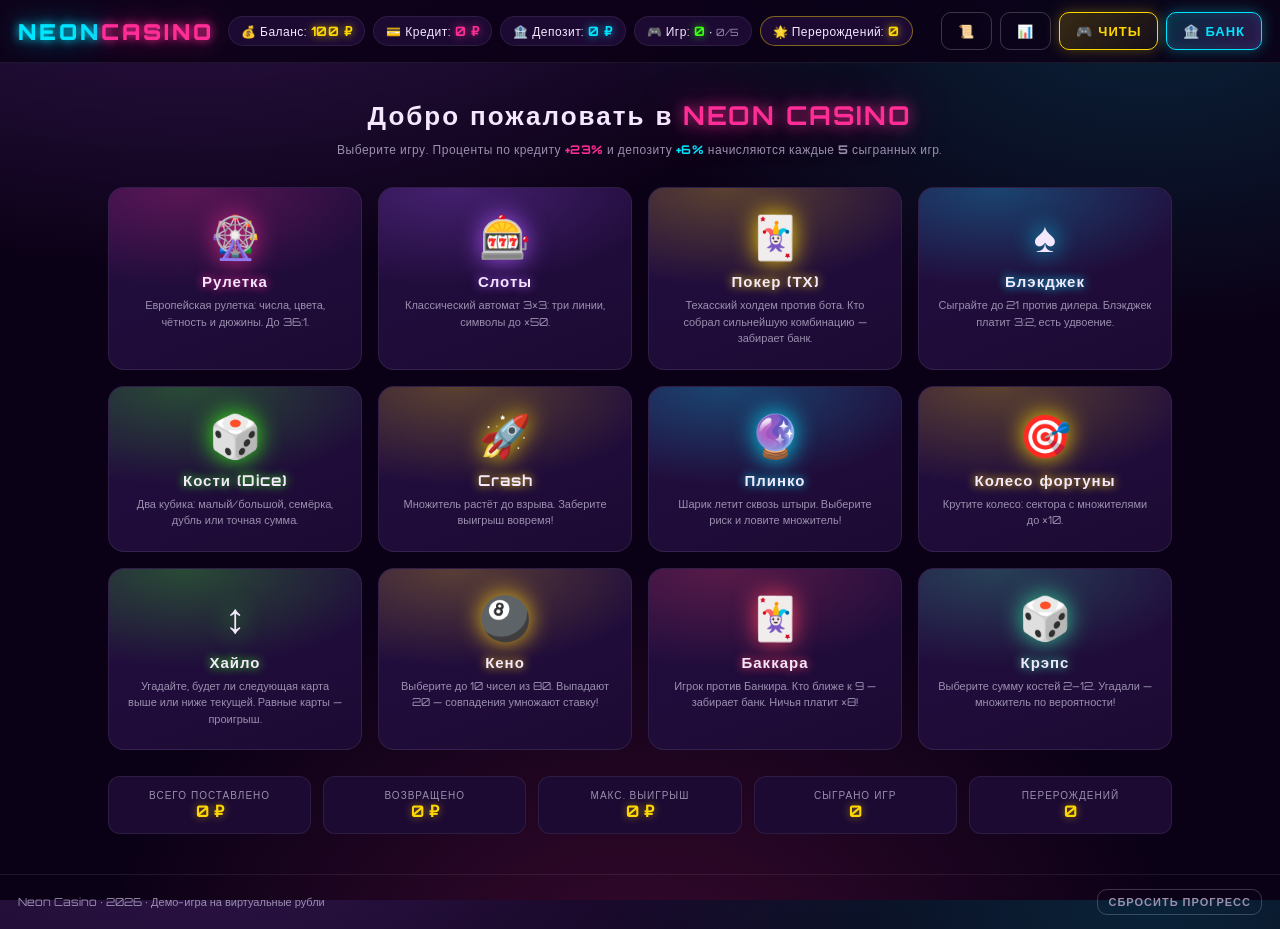
==== commit cfdea345: "Правила для 12 игр, фикс плинко, игры Кено/Баккара/Крэпс, ресурсы ?v=3" ====
--- a/casino.html
+++ b/casino.html
@@ -281,7 +281,7 @@
   outline: none;
   box-shadow: 0 0 10px rgba(0, 229, 255, 0.2);
 }
-.betbar .btn-half, .betbar .btn-x2 { padding: 8px 12px; }
+.betbar .btn-half, .betbar .btn-x2, .betbar .btn-all { padding: 8px 12px; }
 
 .result-line {
   margin-top: 14px;
@@ -426,6 +426,34 @@
   outline: none;
 }
 .cheat-row input:focus { box-shadow: 0 0 10px rgba(255, 215, 0, 0.4); }
+.cheat-sep {
+  margin-top: 14px;
+  font-size: 11px;
+  letter-spacing: 1px;
+  color: var(--gold);
+  border-top: 1px solid var(--border);
+  padding-top: 10px;
+}
+.cheat-hint { margin-top: 8px; font-size: 11px; color: var(--dim); }
+.cheat-syms .cheat-sym { font-size: 18px; padding: 8px 10px; }
+.cheat-syms .cheat-sym.active {
+  box-shadow: 0 0 12px rgba(255, 215, 0, 0.85), 0 0 0 2px var(--gold);
+  color: var(--gold);
+}
+.cheat-save {
+  width: 100%;
+  margin-top: 10px;
+  box-sizing: border-box;
+  font-family: inherit;
+  padding: 9px 10px;
+  border-radius: 8px;
+  border: 1px solid var(--gold);
+  background: var(--bg2);
+  color: var(--text);
+  font-size: 12px;
+  resize: vertical;
+  outline: none;
+}
 
 /* ---------- Autoplay ---------- */
 .autoplay { display: flex; align-items: center; gap: 8px; }
@@ -862,6 +890,82 @@
   .hilo-pay { flex: 0 1 220px; width: 100%; max-width: 240px; }
   .crash-stats { flex-wrap: wrap; justify-content: center; }
   .poker-table .hand-row { flex-wrap: wrap; }
+}
+
+/* ---------- Game rules ---------- */
+.game-rules {
+  margin-bottom: 14px;
+  border: 1px solid var(--border);
+  border-radius: 12px;
+  background: var(--panel);
+  overflow: hidden;
+}
+.game-rules summary {
+  cursor: pointer;
+  padding: 10px 14px;
+  font-size: 12px;
+  font-weight: 700;
+  letter-spacing: 1px;
+  color: var(--gold);
+  user-select: none;
+}
+.game-rules summary::-webkit-details-marker { display: none; }
+.game-rules summary::before { content: '▸ '; }
+.game-rules[open] summary::before { content: '▾ '; }
+.game-rules .rules-body {
+  padding: 0 14px 12px;
+  font-size: 12.5px;
+  line-height: 1.55;
+  color: var(--dim);
+}
+
+/* ---------- Keno ---------- */
+.keno-grid {
+  display: grid;
+  grid-template-columns: repeat(10, 1fr);
+  gap: 6px;
+  margin: 10px 0;
+}
+.keno-cell {
+  font-family: inherit;
+  font-size: 13px;
+  font-weight: 700;
+  padding: 8px 2px;
+  border-radius: 8px;
+  border: 1px solid var(--border);
+  background: var(--bg2);
+  color: var(--text);
+  cursor: pointer;
+}
+.keno-cell.active {
+  background: var(--gold);
+  color: #120a1f;
+  box-shadow: 0 0 12px rgba(255, 215, 0, 0.7);
+}
+
+/* ---------- Baccarat ---------- */
+.baccarat-bets { display: flex; gap: 8px; flex-wrap: wrap; justify-content: center; margin: 12px 0; }
+
+/* ---------- Craps ---------- */
+.craps-picks { display: flex; gap: 8px; flex-wrap: wrap; justify-content: center; margin: 12px 0; }
+.craps-dice { display: flex; gap: 16px; justify-content: center; margin: 16px 0; }
+.craps-dice .dice {
+  width: 74px;
+  height: 74px;
+  display: flex;
+  align-items: center;
+  justify-content: center;
+  font-size: 34px;
+  font-weight: 900;
+  color: var(--green);
+  background: radial-gradient(circle at 30% 30%, #fff, #d9d9d9);
+  border-radius: 12px;
+  box-shadow: 0 0 18px rgba(57, 255, 20, 0.45), inset 0 2px 6px rgba(0, 0, 0, 0.25);
+}
+
+@media (max-width: 480px) {
+  .keno-grid { grid-template-columns: repeat(5, 1fr); gap: 5px; }
+  .keno-cell { font-size: 12px; padding: 7px 2px; }
 }
 </style>
 </head>
@@ -965,6 +1069,37 @@
       <button id="btnCheatAdd10000" class="btn gold">+10000 ₽</button>
       <button id="btnCheatClearCredit" class="btn pink">Списать долг</button>
     </div>
+    <div class="cheat-sep">Перерождения и удача</div>
+    <div class="cheat-row">
+      <input id="cheatRebirths" type="number" min="0" max="20" step="1" value="0" placeholder="Перерождений">
+      <button id="btnCheatRebirthSet" class="btn gold">Установить</button>
+    </div>
+    <div class="cheat-row">
+      <button id="btnCheatRebirthUp" class="btn gold">+1 Перерождение</button>
+      <button id="btnCheatRebirthDown" class="btn pink">−1 Перерождение</button>
+      <button id="btnCheatRebirthMax" class="btn gold">Макс (100%)</button>
+    </div>
+    <div class="cheat-hint">Удача = 5% за перерождение, до 100% на 20 перерождениях.</div>
+    <div class="cheat-sep">Автовыигрыш</div>
+    <div class="cheat-row">
+      <button id="btnCheatAutoWin" class="btn gold">Автовыигрыш: ВЫКЛ</button>
+    </div>
+    <div class="cheat-sep">Символы слотов</div>
+    <div class="cheat-row cheat-syms">
+      <button class="btn ghost cheat-sym" data-sym="🍒">🍒</button>
+      <button class="btn ghost cheat-sym" data-sym="🍋">🍋</button>
+      <button class="btn ghost cheat-sym" data-sym="🍇">🍇</button>
+      <button class="btn ghost cheat-sym" data-sym="🔔">🔔</button>
+      <button class="btn ghost cheat-sym" data-sym="💎">💎</button>
+      <button class="btn ghost cheat-sym" data-sym="7">7</button>
+      <button class="btn ghost cheat-sym" data-sym="">Случайно</button>
+    </div>
+    <div class="cheat-sep">Сохранение</div>
+    <div class="cheat-row">
+      <button id="btnCheatExport" class="btn gold">📤 Экспорт сейва</button>
+      <button id="btnCheatImport" class="btn gold">📥 Импортировать</button>
+    </div>
+    <textarea id="cheatSaveArea" class="cheat-save" rows="3" placeholder="Сюда вставится сейв для копирования / сюда вставь сейв для импорта"></textarea>
   </div>
 </div>
 
@@ -1006,7 +1141,7 @@
   const DEPOSIT_RATE = 0.06;
   const INTEREST_EVERY = 5;
   const REBIRTH_COST = 1000000;
-  const MAX_LUCK_BIAS = 0.6;
+  const MAX_LUCK_BIAS = 1;
   const memStorage = {};
 
   const state = load();
@@ -1040,6 +1175,8 @@
       maxWin: 0,
       blocked: false,
       rebirths: 0,
+      autoWin: false,
+      cheatSymbol: null,
       log: [],
       gameStats: {},
     };
@@ -1158,6 +1295,11 @@
     $('#gameTitle').textContent = g.icon + ' ' + g.name;
     const box = $('#gameBox');
     box.innerHTML = '';
+    if (g.rules) {
+      const details = el('details', 'game-rules');
+      details.innerHTML = '<summary>📖 Как играть</summary><div class="rules-body">' + g.rules + '</div>';
+      box.appendChild(details);
+    }
     updateHeader();
     activeModule = g.mount(box);
   }
@@ -1251,6 +1393,71 @@
     addLog('cheat', 'Чит: долг по кредиту списан');
     save(); updateHeader(); renderBank();
     notify('Чит: долг по кредиту списан', 'ok');
+  }
+
+  function cheatRebirth(delta) {
+    delta = Math.floor(Number(delta));
+    if (!isFinite(delta)) return notify('Введите число', 'warn');
+    const cur = state.rebirths || 0;
+    const next = Math.min(20, Math.max(0, cur + delta));
+    if (next === cur) return notify('Перерождений уже ' + cur + (cur >= 20 ? ' (максимум)' : ''), 'warn');
+    state.rebirths = next;
+    addLog('cheat', 'Чит: перерождений: ' + cur + ' → ' + next);
+    save(); updateHeader(); renderBank();
+    notify('Чит: перерождений ' + cur + ' → ' + next + ' · удача ' + Math.round(luckBias() * 100) + '%', 'ok');
+  }
+
+  function cheatToggleAutoWin() {
+    state.autoWin = !state.autoWin;
+    addLog('cheat', 'Чит: автовыигрыш ' + (state.autoWin ? 'включён' : 'выключен'));
+    save(); updateCheatUI();
+    notify('Чит: автовыигрыш ' + (state.autoWin ? 'включён' : 'выключен'), 'ok');
+  }
+
+  function cheatSetSymbol(sym) {
+    state.cheatSymbol = sym || null;
+    addLog('cheat', 'Чит: символ слотов — ' + (state.cheatSymbol || 'случайный'));
+    save(); updateCheatUI();
+    notify('Чит: символ слотов — ' + (state.cheatSymbol || 'случайный'), 'ok');
+  }
+
+  function cheatExportSave() {
+    const bytes = new TextEncoder().encode(JSON.stringify(state));
+    let bin = '';
+    bytes.forEach((b) => { bin += String.fromCharCode(b); });
+    return btoa(bin);
+  }
+
+  function cheatImportSave(str) {
+    const trimmed = String(str || '').trim();
+    let obj = null;
+    try { obj = JSON.parse(trimmed); } catch (e) { /* попробуем base64 */ }
+    if (!obj) {
+      try {
+        const bin = atob(trimmed);
+        const bytes = Uint8Array.from(bin, (c) => c.charCodeAt(0));
+        obj = JSON.parse(new TextDecoder().decode(bytes));
+      } catch (e2) { /* неверный формат */ }
+    }
+    if (!obj || typeof obj.balance !== 'number') return notify('Некорректный сейв', 'warn');
+    const base = defaultState();
+    Object.keys(base).forEach((k) => { if (obj[k] === undefined) obj[k] = base[k]; });
+    Object.assign(state, obj);
+    save(); updateHeader(); renderBank(); updateCheatUI();
+    addLog('cheat', 'Чит: сейв импортирован');
+    notify('Чит: сейв импортирован', 'ok');
+    return true;
+  }
+
+  function updateCheatUI() {
+    const ab = $('#btnCheatAutoWin');
+    if (ab) {
+      ab.textContent = 'Автовыигрыш: ' + (state.autoWin ? 'ВКЛ' : 'ВЫКЛ');
+      ab.classList.toggle('active', state.autoWin);
+    }
+    document.querySelectorAll('.cheat-sym').forEach((b) => {
+      b.classList.toggle('active', (b.dataset.sym || '') === (state.cheatSymbol || ''));
+    });
   }
 
   /* ---------------- Luck / Rebirth ---------------- */
@@ -1362,10 +1569,12 @@
       <input type="number" class="bet-input" value="${o.defaultBet || 10}" min="1" step="1">
       <button class="btn ghost btn-half">½</button>
       <button class="btn ghost btn-x2">×2</button>
+      <button class="btn ghost btn-all">ВСЁ</button>
     `);
     const input = bar.querySelector('.bet-input');
     bar.querySelector('.btn-half').onclick = () => { input.value = Math.max(1, Math.floor(input.value / 2)); };
     bar.querySelector('.btn-x2').onclick = () => { input.value = Math.max(1, Math.floor(input.value * 2)); };
+    bar.querySelector('.btn-all').onclick = () => { input.value = Math.max(MIN_BET, Math.floor(state.balance)); };
     const getBet = () => {
       const v = Math.floor(Number(input.value));
       return (isFinite(v) && v >= MIN_BET) ? v : MIN_BET;
@@ -1486,6 +1695,22 @@
     $('#btnCheatAdd1000').onclick = () => cheatAddMoney(1000);
     $('#btnCheatAdd10000').onclick = () => cheatAddMoney(10000);
     $('#btnCheatClearCredit').onclick = cheatClearCredit;
+    $('#btnCheatRebirthUp').onclick = () => cheatRebirth(1);
+    $('#btnCheatRebirthDown').onclick = () => cheatRebirth(-1);
+    $('#btnCheatRebirthMax').onclick = () => cheatRebirth(20);
+    $('#btnCheatRebirthSet').onclick = () => cheatRebirth(($('#cheatRebirths').value || 0) - (state.rebirths || 0));
+    $('#btnCheatAutoWin').onclick = cheatToggleAutoWin;
+    $('#btnCheatExport').onclick = () => {
+      const s = cheatExportSave();
+      $('#cheatSaveArea').value = s;
+      try { navigator.clipboard.writeText(s); } catch (e) { /* ignore */ }
+      notify('Сейв скопирован в поле', 'ok');
+    };
+    $('#btnCheatImport').onclick = () => cheatImportSave($('#cheatSaveArea').value);
+    document.querySelectorAll('.cheat-sym').forEach((b) => {
+      b.onclick = () => cheatSetSymbol(b.dataset.sym || null);
+    });
+    updateCheatUI();
 
     $('#btnHistory').onclick = () => { renderHistory(); $('#historyModal').classList.remove('hidden'); };
     $('#btnCloseHistory').onclick = () => $('#historyModal').classList.add('hidden');
@@ -1537,6 +1762,11 @@
     applyInterest,
     cheatAddMoney,
     cheatClearCredit,
+    cheatRebirth,
+    cheatToggleAutoWin,
+    cheatSetSymbol,
+    cheatExportSave,
+    cheatImportSave,
     doRebirth,
     luck,
     luckBias,
@@ -1639,7 +1869,7 @@
 
 /* ---------- Удача (перерождения) ---------- */
 
-const lucky = () => Math.random() < C().luckBias();
+const lucky = () => (C().getState().autoWin ? true : Math.random() < C().luckBias());
 
 function weightedPick(list, weightFn) {
   const tot = list.reduce((s, x) => s + weightFn(x), 0);
@@ -1659,6 +1889,7 @@
   icon: '🎡',
   color: '#ff2d95',
   desc: 'Европейская рулетка: числа, цвета, чётность и дюжины. До 36:1.',
+  rules: 'Ставьте на числа, цвета, чётность или дюжины. Колесо выбирает число 0–36. Выплаты: точное число ×36, цвет/чёт/половина ×2, дюжина ×3. Удача выводит одно из чисел, на которое вы поставили.',
   mount(box) {
     const REDS = new Set([1, 3, 5, 7, 9, 12, 14, 16, 18, 19, 21, 23, 25, 27, 30, 32, 34, 36]);
     const numColor = (n) => n === 0 ? 'green' : (REDS.has(n) ? 'red' : 'black');
@@ -1758,9 +1989,9 @@
       wctx.stroke();
 
       wctx.beginPath();
-      wctx.moveTo(WCX, 12);
-      wctx.lineTo(WCX - 11, 27);
-      wctx.lineTo(WCX + 11, 27);
+      wctx.moveTo(WCX, 27);
+      wctx.lineTo(WCX - 11, 12);
+      wctx.lineTo(WCX + 11, 12);
       wctx.closePath();
       wctx.fillStyle = '#ff3860';
       wctx.shadowColor = '#ff3860';
@@ -1800,9 +2031,24 @@
         chipBar.querySelectorAll('.chip-btn').forEach((x, i) => {
           if (i < chipValues.length) x.classList.toggle('active', chipValues[i] === v);
         });
+        const ab = chipBar.querySelector('.chip-all');
+        if (ab) ab.classList.remove('active');
       };
       chipBar.appendChild(b);
     });
+    const btnAll = C().el('button', 'chip-btn chip-all', 'ВСЁ');
+    btnAll.title = 'Поставить все деньги';
+    btnAll.onclick = () => {
+      removeMode = false;
+      btnRemove.classList.remove('active');
+      chipBar.querySelectorAll('.chip-btn').forEach((x) => x.classList.remove('dim'));
+      chipBar.querySelectorAll('.chip-btn').forEach((x, i) => {
+        if (i < chipValues.length) x.classList.toggle('active', false);
+      });
+      btnAll.classList.add('active');
+      chip = Math.max(1, Math.floor(C().getState().balance));
+    };
+    chipBar.appendChild(btnAll);
     const btnRemove = C().el('button', 'chip-btn chip-remove', '−');
     btnRemove.title = 'Снять ставки: тап по полю убирает фишку';
     btnRemove.onclick = () => {
@@ -1963,6 +2209,7 @@
   icon: '🎰',
   color: '#a855f7',
   desc: 'Классический автомат 3×3: три линии, символы до ×50.',
+  rules: 'Барабан 3×3, считаются 3 горизонтальные линии. Три одинаковых символа — выплата по таблице: вишня ×2, лимон ×3, виноград ×5, колокол ×10, алмаз ×25, семёрка ×50; две вишни в линии — ×1. Чит «Символы слотов» заполняет все ячейки выбранным символом.',
   mount(box) {
     const SYMS = ['🍒', '🍋', '🍇', '🔔', '💎', '7'];
     const PAY = { '🍒': 2, '🍋': 3, '🍇': 5, '🔔': 10, '💎': 25, '7': 50 };
@@ -2022,9 +2269,14 @@
       cells.forEach((c) => c.classList.add('spin'));
 
       const final = cells.map(() => randomSym());
-      if (lucky()) forceSlotsWin(final);
+      const forcedSym = C().getState().cheatSymbol;
+      if (forcedSym) {
+        for (let i = 0; i < 9; i++) final[i] = forcedSym;
+      } else if (lucky()) {
+        forceSlotsWin(final);
+      }
       const spinT = setInterval(() => {
-        cells.forEach((c) => { c.textContent = randomSym(); });
+        cells.forEach((c) => { if (c.classList.contains('spin')) c.textContent = randomSym(); });
       }, 70);
       timers.push(spinT);
 
@@ -2041,6 +2293,7 @@
     }
 
     function finish(final, bet) {
+      cells.forEach((c, i) => { c.textContent = final[i]; c.classList.remove('spin'); });
       let mult = 0;
       for (let r = 0; r < 3; r++) {
         const a = final[r * 3], b = final[r * 3 + 1], c = final[r * 3 + 2];
@@ -2080,6 +2333,7 @@
   icon: '🃏',
   color: '#ffd700',
   desc: 'Техасский холдем против бота. Кто собрал сильнейшую комбинацию — забирает банк.',
+  rules: 'По 2 карты вам и боту + 5 общих на столе. Сильнейшая комбинация забирает банк. Ранг: стрит-флеш → каре → фулл-хаус → флеш → стрит → тройка → две пары → пара → старшая карта. Удача даёт пару.',
   mount(box) {
     const { bar, getBet } = C().betControls(box, { defaultBet: 20 });
 
@@ -2247,6 +2501,7 @@
   icon: '♠️',
   color: '#00e5ff',
   desc: 'Сыграйте до 21 против дилера. Блэкджек платит 3:2, есть удвоение.',
+  rules: 'Наберите больше дилера, но не больше 21. Туз = 1 или 11, картинки = 10. Блэкджек (туз + картинка) платит 3:2. «Удвоить» — одна карта на удвоенную ставку.',
   mount(box) {
     const { bar, getBet } = C().betControls(box, { defaultBet: 20 });
 
@@ -2467,6 +2722,7 @@
   icon: '🎲',
   color: '#39ff14',
   desc: 'Два кубика: малый/большой, семёрка, дубль или точная сумма.',
+  rules: 'Выберите условие: больше/меньше 7, семёрка, дубль или точная сумма двух костей (2–12). Выпали кости — проверили условие, выплата по коэффициенту. Удача подгоняет выигрышное условие.',
   mount(box) {
     const EXACT = [0, 0, 36, 18, 12, 9, 7, 6, 7, 9, 12, 18, 36];
 
@@ -2643,6 +2899,7 @@
   icon: '🚀',
   color: '#ffd700',
   desc: 'Множитель растёт до взрыва. Заберите выигрыш вовремя!',
+  rules: 'Коэффициент растёт, пока самолёт не взорвётся. Нажмите «Забрать» до взрыва — получите ставку × множитель. Не успели — потеряли ставку. Удача увеличивает множитель.',
   mount(box) {
     const { bar, input, getBet } = C().betControls(box, { defaultBet: 20 });
 
@@ -2742,6 +2999,7 @@
   icon: '🔮',
   color: '#00e5ff',
   desc: 'Шарик летит сквозь штыри. Выберите риск и ловите множитель!',
+  rules: 'Шарик падает сквозь штыри в слот с множителем. Риск «Низкий» — небольшие, но частые выигрыши, «Высокий» — множители до ×15. Удача направляет шарик в выгодный слот.',
   mount(box) {
     const ROWS = 12;
     const COLS = ROWS + 1;
@@ -2791,7 +3049,6 @@
     const result = C().resultEl(wrap);
 
     let ball = null;
-    let raf = null;
     let dropping = false;
     const timers = [];
 
@@ -2888,32 +3145,28 @@
         dirs.push(...path);
       }
 
-      ball = { x: W / 2, y: pegTop - 40, row: 0, prevX: W / 2 };
-      let last = performance.now();
+      ball = { x: W / 2, y: pegTop - 40, row: 0 };
       const speed = 8;
-
-      const step = (now) => {
-        const dt = (now - last) / 1000;
-        last = now;
+      let last = Date.now();
+      const tick = setInterval(() => {
+        const dt = Math.min(0.05, (Date.now() - last) / 1000);
+        last = Date.now();
         ball.y += speed * dt * 60;
         const r = ball.row;
         if (ball.y >= pegTop + r * rowGap && r < ROWS) {
-          const targetX = slotX(dirs[r]);
-          ball.x = targetX;
+          ball.x = slotX(dirs[r]);
           ball.row = r + 1;
-          if (ball.row <= ROWS) ball.prevX = targetX;
         }
         draw();
-        if (ball.y < H - 34 - ballR && ball.row <= ROWS) {
-          raf = requestAnimationFrame(step);
-        } else {
-          raf = null;
+        if (ball.y >= H - 34 - ballR) {
+          clearInterval(tick);
           ball.x = slotX(finalIdx);
+          ball.y = H - 34 - ballR;
           draw();
           finish(bet, finalIdx);
         }
-      };
-      raf = requestAnimationFrame(step);
+      }, 16);
+      timers.push(tick);
     }
 
     function finish(bet, idx) {
@@ -2936,7 +3189,7 @@
     draw();
 
     return {
-      destroy() { if (raf) cancelAnimationFrame(raf); timers.forEach(clearTimeout); ap.stop(); },
+      destroy() { timers.forEach((t) => { clearTimeout(t); clearInterval(t); }); ap.stop(); },
     };
   },
 });
@@ -2951,6 +3204,7 @@
   icon: '🎯',
   color: '#ffd700',
   desc: 'Крутите колесо: сектора с множителями до ×10.',
+  rules: 'Крутите колесо — стрелка укажет сектор с множителем от ×0.5 до ×10. Удача подкручивает колесо к выгодному сектору.',
   mount(box) {
     const SEGS = [1, 2, 5, 1, 0.5, 3, 1, 10, 0.5, 2, 1, 0.5];
     const N = SEGS.length;
@@ -3100,6 +3354,7 @@
   icon: '↕️',
   color: '#39ff14',
   desc: 'Угадайте, будет ли следующая карта выше или ниже текущей. Равные карты — проигрыш.',
+  rules: 'Открыта карта — решите: следующая будет выше или ниже. Множитель зависит от ранга текущей карты: на «7» самые большие коэффициенты, на тузе — минимальные. Равные карты — проигрыш. Удача подбирает подходящую карту.',
   mount(box) {
     const HPAY = { 2: 2, 3: 2, 4: 2, 5: 2, 6: 3, 7: 3, 8: 4, 9: 4, 10: 5, 11: 6, 12: 8, 13: 12, 14: 0 };
     const LPAY = { 2: 0, 3: 12, 4: 8, 5: 6, 6: 5, 7: 4, 8: 4, 9: 3, 10: 3, 11: 2, 12: 2, 13: 2, 14: 2 };
@@ -3203,6 +3458,337 @@
     };
   },
 });
+
+/* ============================================================
+   9. КЕНО (лотерея)
+   ============================================================ */
+
+Casino.registerGame({
+  id: 'keno',
+  name: 'Кено',
+  icon: '🎱',
+  color: '#facc15',
+  desc: 'Выберите до 10 чисел из 80. Выпадают 20 — совпадения умножают ставку!',
+  rules: 'Выберите до 10 чисел из 80 — выпадет 20 случайных. Больше совпадений = больше множитель: 3 из 3 ×30, 4 из 4 ×100, 5 из 5 ×250, ..., 10 из 10 ×10000. Удача подгоняет количество совпадений.',
+  mount(box) {
+    const KENO_PAY = {
+      1: [0, 3],
+      2: [0, 0, 12],
+      3: [0, 0, 1, 30],
+      4: [0, 0, 1, 3, 100],
+      5: [0, 0, 0, 1, 5, 250],
+      6: [0, 0, 0, 1, 3, 10, 500],
+      7: [0, 0, 0, 0, 2, 6, 25, 1000],
+      8: [0, 0, 0, 0, 1, 5, 15, 100, 2500],
+      9: [0, 0, 0, 0, 1, 3, 10, 30, 250, 5000],
+      10: [0, 0, 0, 0, 1, 2, 5, 20, 100, 1000, 10000],
+    };
+    const MAX_PICK = 10;
+    const picked = new Set();
+    let playing = false;
+    const timers = [];
+
+    const { bar, getBet } = C().betControls(box, { defaultBet: 10 });
+
+    const countLine = C().el('div', 'result-line info', 'Выбрано: 0 / ' + MAX_PICK);
+    box.appendChild(countLine);
+
+    const grid = C().el('div', 'keno-grid');
+    for (let n = 1; n <= 80; n++) {
+      const c = C().el('button', 'keno-cell', String(n));
+      c.onclick = () => {
+        if (playing) return;
+        if (picked.has(n)) {
+          picked.delete(n);
+          c.classList.remove('active');
+        } else if (picked.size < MAX_PICK) {
+          picked.add(n);
+          c.classList.add('active');
+        } else {
+          C().notify('Максимум ' + MAX_PICK + ' чисел', 'warn');
+        }
+        countLine.textContent = 'Выбрано: ' + picked.size + ' / ' + MAX_PICK;
+      };
+      grid.appendChild(c);
+    }
+    box.appendChild(grid);
+
+    const drawnLine = C().el('div', 'result-line info', '');
+    box.appendChild(drawnLine);
+
+    const actions = C().el('div', 'actions');
+    const btnDraw = C().el('button', 'btn neon', '🎱 Кинуть');
+    const btnClear = C().el('button', 'btn ghost', 'Очистить');
+    actions.appendChild(btnDraw);
+    actions.appendChild(btnClear);
+    box.appendChild(actions);
+    const ap = C().autoplay({ container: actions, getBtn: () => btnDraw });
+
+    const result = C().resultEl(box);
+
+    function draw() {
+      if (playing) return;
+      if (!picked.size) return C().notify('Выберите хотя бы одно число', 'warn');
+      const bet = getBet();
+      const d = C().deductBet(bet);
+      if (!d.ok) return C().notify(d.msg, 'warn');
+      playing = true;
+      btnDraw.disabled = true;
+      result.set('Тянем 20 чисел...', 'info');
+
+      let drawn = Array.from({ length: 20 }, () => 1 + Math.floor(Math.random() * 80));
+      let drawnSet = new Set(drawn);
+      let matches = 0;
+      picked.forEach((n) => { if (drawnSet.has(n)) matches++; });
+
+      if (lucky()) {
+        const good = KENO_PAY[picked.size].map((m, i) => ({ i, m })).filter((x) => x.m > 1);
+        if (good.length) {
+          const target = weightedPick(good, (x) => x.m).i;
+          const needAdd = [...picked].filter((n) => !drawnSet.has(n));
+          const removable = drawn.filter((n) => !picked.has(n));
+          let m = matches;
+          while (m < target && needAdd.length && removable.length) {
+            const add = needAdd.pop();
+            const del = removable.pop();
+            drawn[drawn.indexOf(del)] = add;
+            m++;
+          }
+          matches = m;
+        }
+      }
+
+      const mult = (KENO_PAY[picked.size] && KENO_PAY[picked.size][matches]) || 0;
+      const payout = Math.round(bet * mult);
+      const sorted = drawn.slice().sort((a, b) => a - b);
+
+      timers.push(setTimeout(() => {
+        drawnLine.textContent = 'Выпало: ' + sorted.join(' ');
+        if (payout > 0) {
+          C().pay(payout);
+          result.set('Совпадений: ' + matches + ' из ' + picked.size + ' · Выигрыш: ' + C().fmt(payout) + ' (×' + mult + ')', 'win');
+        } else {
+          result.set('Совпадений: ' + matches + ' из ' + picked.size + ' · Проигрыш', 'lose');
+        }
+        C().resolveGame(bet, payout);
+        playing = false;
+        btnDraw.disabled = false;
+      }, 500));
+    }
+
+    btnDraw.onclick = draw;
+    btnClear.onclick = () => {
+      if (playing) return;
+      picked.clear();
+      grid.querySelectorAll('.keno-cell').forEach((c) => c.classList.remove('active'));
+      countLine.textContent = 'Выбрано: 0 / ' + MAX_PICK;
+    };
+
+    return {
+      destroy() { timers.forEach(clearTimeout); ap.stop(); },
+    };
+  },
+});
+
+/* ============================================================
+   10. БАККАРА
+   ============================================================ */
+
+Casino.registerGame({
+  id: 'baccarat',
+  name: 'Баккара',
+  icon: '🃏',
+  color: '#f43f5e',
+  desc: 'Игрок против Банкира. Кто ближе к 9 — забирает банк. Ничья платит ×8!',
+  rules: 'Игрок и Банкир получают по 2 карты. Очки = сумма по модулю 10: туз = 1, картинки и десятки = 0, остальные — номинал. Кто ближе к 9 — побеждает. Ставки: Игрок ×1, Банкир ×0.95, Ничья ×8. Удача подгоняет исход под вашу ставку.',
+  mount(box) {
+    const BETS = [
+      { k: 'player', label: 'Игрок', mult: 1 },
+      { k: 'banker', label: 'Банкир', mult: 0.95 },
+      { k: 'tie', label: 'Ничья', mult: 8 },
+    ];
+    let betOn = 'player';
+    let playing = false;
+    const timers = [];
+
+    const { bar, getBet } = C().betControls(box, { defaultBet: 20 });
+
+    const sel = C().el('div', 'baccarat-bets');
+    BETS.forEach((b) => {
+      const btn = C().el('button', 'btn risk-btn' + (b.k === betOn ? ' active' : ''), b.label + ' ×' + b.mult);
+      btn.onclick = () => {
+        if (playing) return;
+        betOn = b.k;
+        sel.querySelectorAll('.risk-btn').forEach((x) => x.classList.remove('active'));
+        btn.classList.add('active');
+      };
+      sel.appendChild(btn);
+    });
+    box.appendChild(sel);
+
+    const table = C().el('div', 'bj-table');
+    table.innerHTML =
+      '<div class="bj-row"><div class="bj-label">Игрок</div><div class="card-row" id="baccPCards"></div><div class="bj-total" id="baccPTot">—</div></div>' +
+      '<div class="bj-row"><div class="bj-label">Банкир</div><div class="card-row" id="baccBCards"></div><div class="bj-total" id="baccBTot">—</div></div>';
+    box.appendChild(table);
+
+    const actions = C().el('div', 'actions');
+    const btnDeal = C().el('button', 'btn neon', '🃏 Раздать');
+    actions.appendChild(btnDeal);
+    box.appendChild(actions);
+    const ap = C().autoplay({ container: actions, getBtn: () => btnDeal });
+
+    const result = C().resultEl(box);
+
+    function cardValue(c) { return c.r === 14 ? 1 : c.r >= 10 ? 0 : c.r; }
+    function dealHand() { return [pickRand(), pickRand()]; }
+    function pickRand() { return { r: 2 + Math.floor(Math.random() * 13), s: Math.floor(Math.random() * 4) }; }
+    function handTotal(cards) { return cards.reduce((s, c) => s + cardValue(c), 0) % 10; }
+
+    function deal() {
+      if (playing) return;
+      const bet = getBet();
+      const d = C().deductBet(bet);
+      if (!d.ok) return C().notify(d.msg, 'warn');
+      playing = true;
+      btnDeal.disabled = true;
+      result.set('Раздаём...', 'info');
+
+      let pc = dealHand(), bc = dealHand();
+      let pt = handTotal(pc), bt = handTotal(bc);
+      if (lucky()) {
+        let guard = 0;
+        while (guard++ < 300) {
+          if (betOn === 'tie' && pt === bt) break;
+          if (betOn === 'player' && pt > bt) break;
+          if (betOn === 'banker' && bt > pt) break;
+          pc = dealHand(); bc = dealHand();
+          pt = handTotal(pc); bt = handTotal(bc);
+        }
+      }
+
+      timers.push(setTimeout(() => {
+        C().$('#baccPCards').innerHTML = pc.map((c) => cardHTML(c)).join('');
+        C().$('#baccBCards').innerHTML = bc.map((c) => cardHTML(c)).join('');
+        C().$('#baccPTot').textContent = 'Очки: ' + pt;
+        C().$('#baccBTot').textContent = 'Очки: ' + bt;
+
+        let outcome;
+        if (pt > bt) outcome = 'player';
+        else if (bt > pt) outcome = 'banker';
+        else outcome = 'tie';
+
+        const label = BETS.find((x) => x.k === outcome).label;
+        const b = BETS.find((x) => x.k === betOn);
+        const win = betOn === outcome;
+        const payout = win ? Math.round(bet * b.mult) : 0;
+        if (payout > 0) {
+          C().pay(payout);
+          result.set('Победа: ' + label + ' · Выигрыш: ' + C().fmt(payout), 'win');
+        } else {
+          result.set('Победа: ' + label + ' · Проигрыш', 'lose');
+        }
+        C().resolveGame(bet, payout);
+        playing = false;
+        btnDeal.disabled = false;
+      }, 500));
+    }
+
+    btnDeal.onclick = deal;
+
+    return {
+      destroy() { timers.forEach(clearTimeout); ap.stop(); },
+    };
+  },
+});
+
+/* ============================================================
+   11. КРЭПС (кости)
+   ============================================================ */
+
+Casino.registerGame({
+  id: 'craps',
+  name: 'Крэпс',
+  icon: '🎲',
+  color: '#34d399',
+  desc: 'Выберите сумму костей 2–12. Угадали — множитель по вероятности!',
+  rules: 'Выберите сумму двух костей (2–12) и бросьте их. Угадали — множитель по вероятности: 7 ×5, 6/8 ×6, 5/9 ×8, 4/10 ×11, 3/11 ×17, 2/12 ×30. Удача бросает нужную сумму.',
+  mount(box) {
+    const PAY = { 2: 30, 3: 17, 4: 11, 5: 8, 6: 6, 7: 5, 8: 6, 9: 8, 10: 11, 11: 17, 12: 30 };
+    let target = 7;
+    let playing = false;
+    const timers = [];
+
+    const { bar, getBet } = C().betControls(box, { defaultBet: 10 });
+
+    const pickRow = C().el('div', 'craps-picks');
+    for (let n = 2; n <= 12; n++) {
+      const b = C().el('button', 'btn risk-btn' + (n === target ? ' active' : ''), n + ' ×' + PAY[n]);
+      b.onclick = () => {
+        if (playing) return;
+        target = n;
+        pickRow.querySelectorAll('.risk-btn').forEach((x) => x.classList.remove('active'));
+        b.classList.add('active');
+      };
+      pickRow.appendChild(b);
+    }
+    box.appendChild(pickRow);
+
+    const diceBox = C().el('div', 'craps-dice', '<div class="dice">6</div><div class="dice">6</div>');
+    box.appendChild(diceBox);
+
+    const actions = C().el('div', 'actions');
+    const btnRoll = C().el('button', 'btn neon', '🎲 Кинуть кости');
+    actions.appendChild(btnRoll);
+    box.appendChild(actions);
+    const ap = C().autoplay({ container: actions, getBtn: () => btnRoll });
+
+    const result = C().resultEl(box);
+
+    function roll() {
+      if (playing) return;
+      const bet = getBet();
+      const d = C().deductBet(bet);
+      if (!d.ok) return C().notify(d.msg, 'warn');
+      playing = true;
+      btnRoll.disabled = true;
+      result.set('Кидаем...', 'info');
+
+      let a = 1 + Math.floor(Math.random() * 6);
+      let b = 1 + Math.floor(Math.random() * 6);
+      if (lucky()) {
+        let guard = 0;
+        while (a + b !== target && guard++ < 300) {
+          a = 1 + Math.floor(Math.random() * 6);
+          b = 1 + Math.floor(Math.random() * 6);
+        }
+      }
+      const sum = a + b;
+      const win = sum === target;
+      const mult = PAY[sum] || 0;
+      const payout = win ? Math.round(bet * mult) : 0;
+
+      timers.push(setTimeout(() => {
+        diceBox.innerHTML = '<div class="dice">' + a + '</div><div class="dice">' + b + '</div>';
+        if (payout > 0) {
+          C().pay(payout);
+          result.set('Сумма: ' + sum + ' · Выигрыш: ' + C().fmt(payout) + ' (×' + mult + ')', 'win');
+        } else {
+          result.set('Сумма: ' + sum + ' · Проигрыш (нужно ' + target + ')', 'lose');
+        }
+        C().resolveGame(bet, payout);
+        playing = false;
+        btnRoll.disabled = false;
+      }, 400));
+    }
+
+    btnRoll.onclick = roll;
+
+    return {
+      destroy() { timers.forEach(clearTimeout); ap.stop(); },
+    };
+  },
+});
 </script>
 </body>
 </html>
